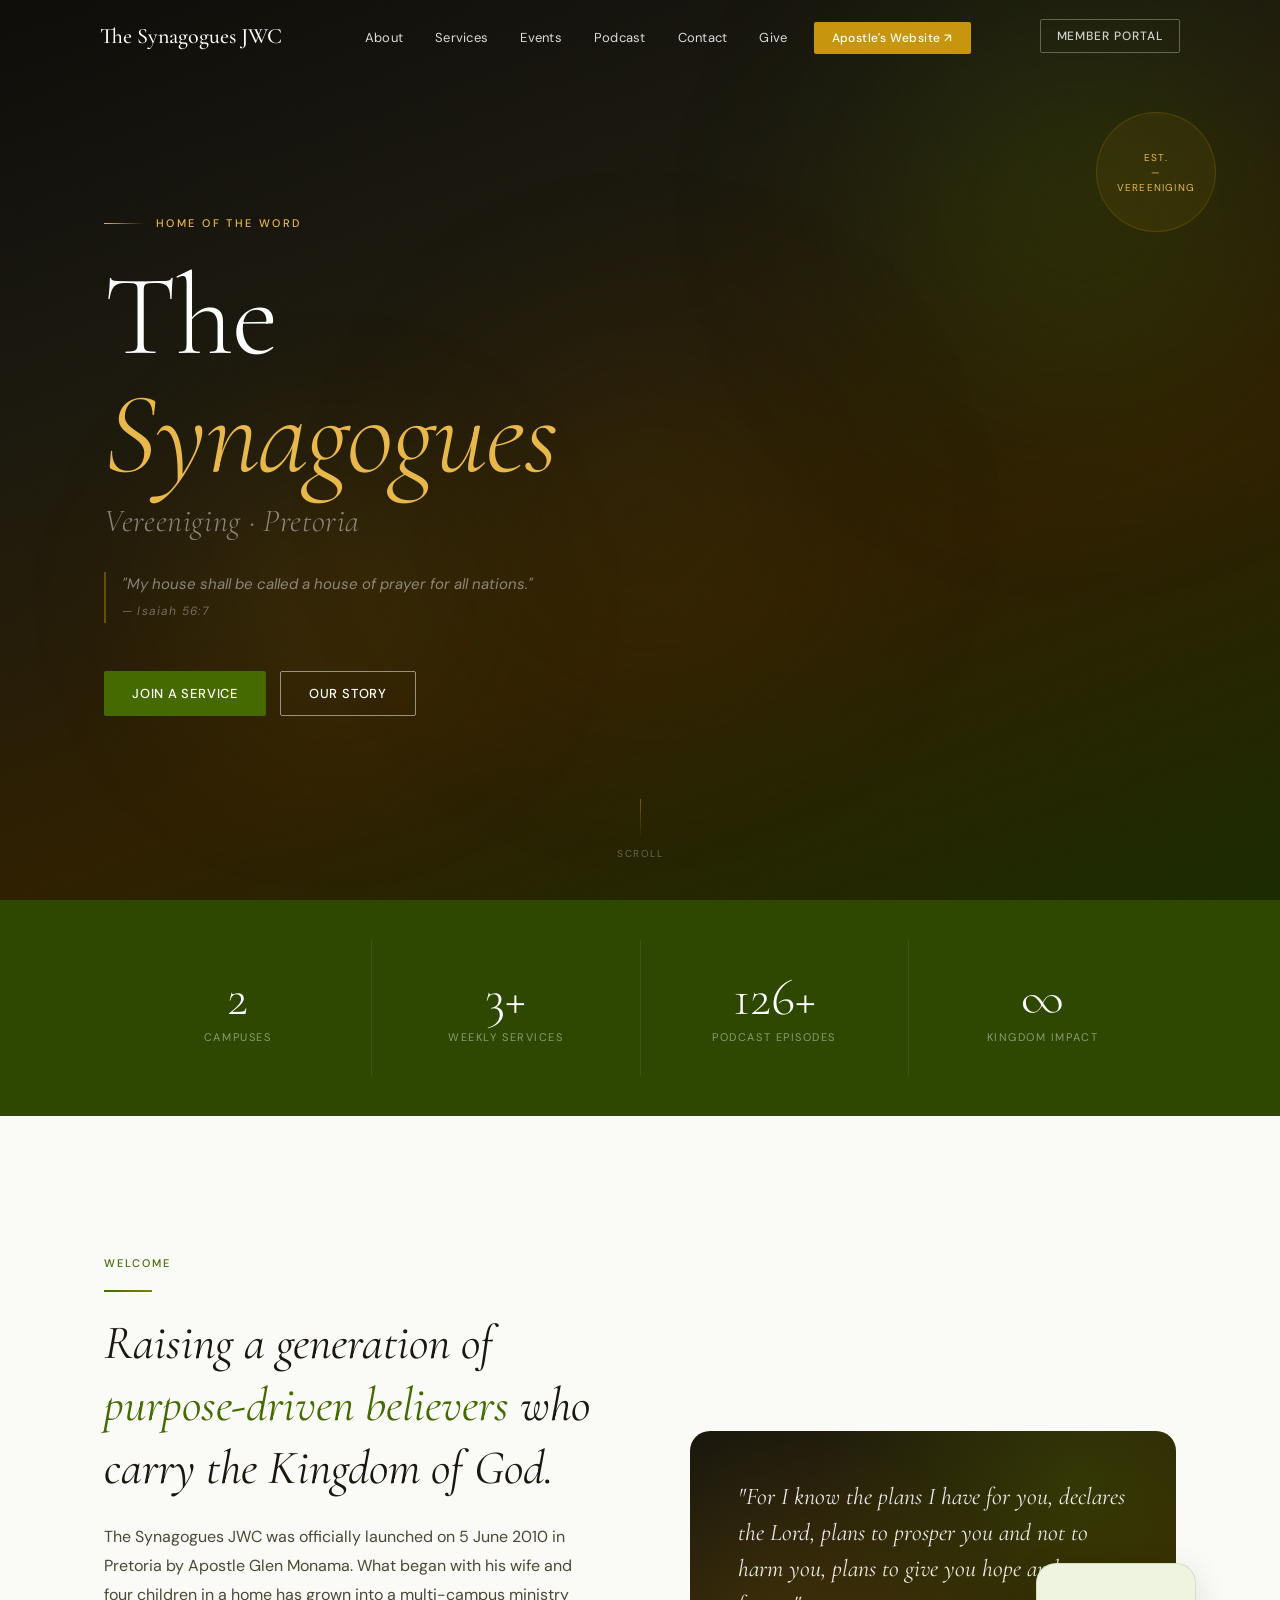
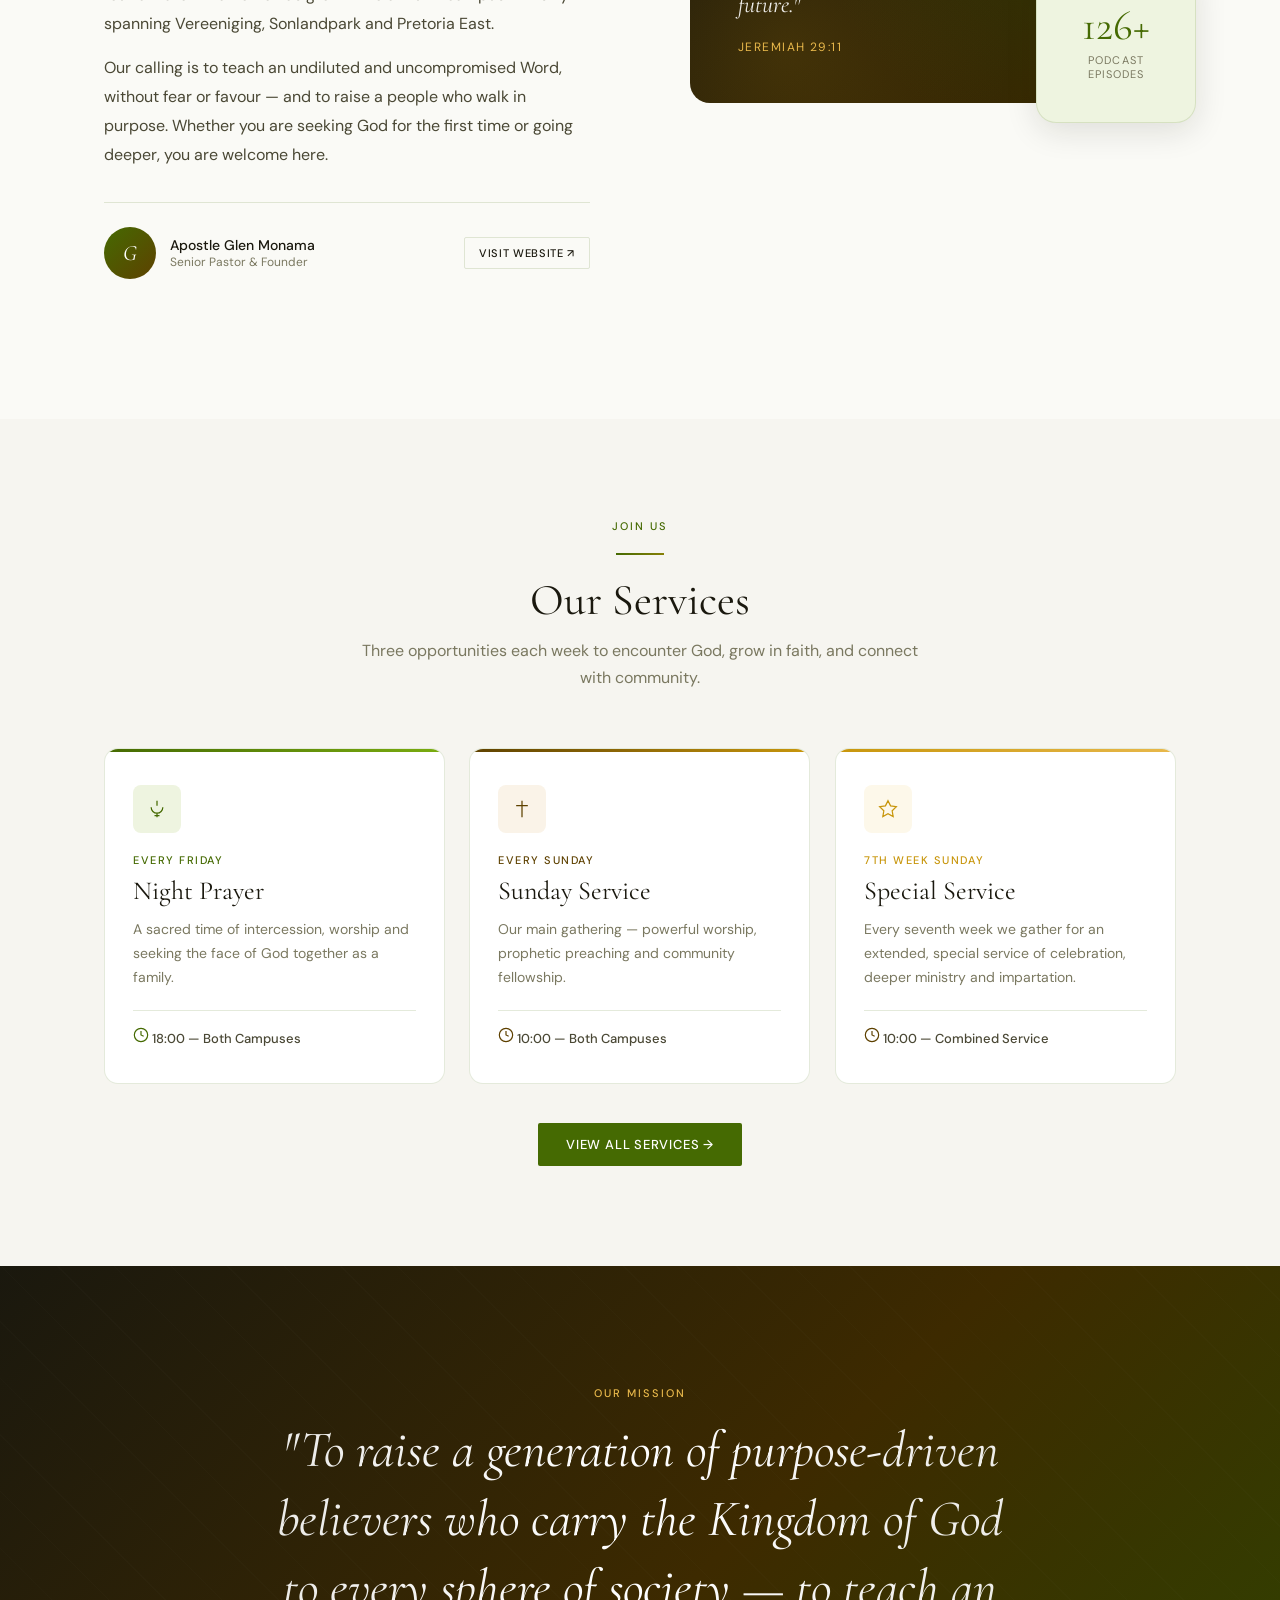
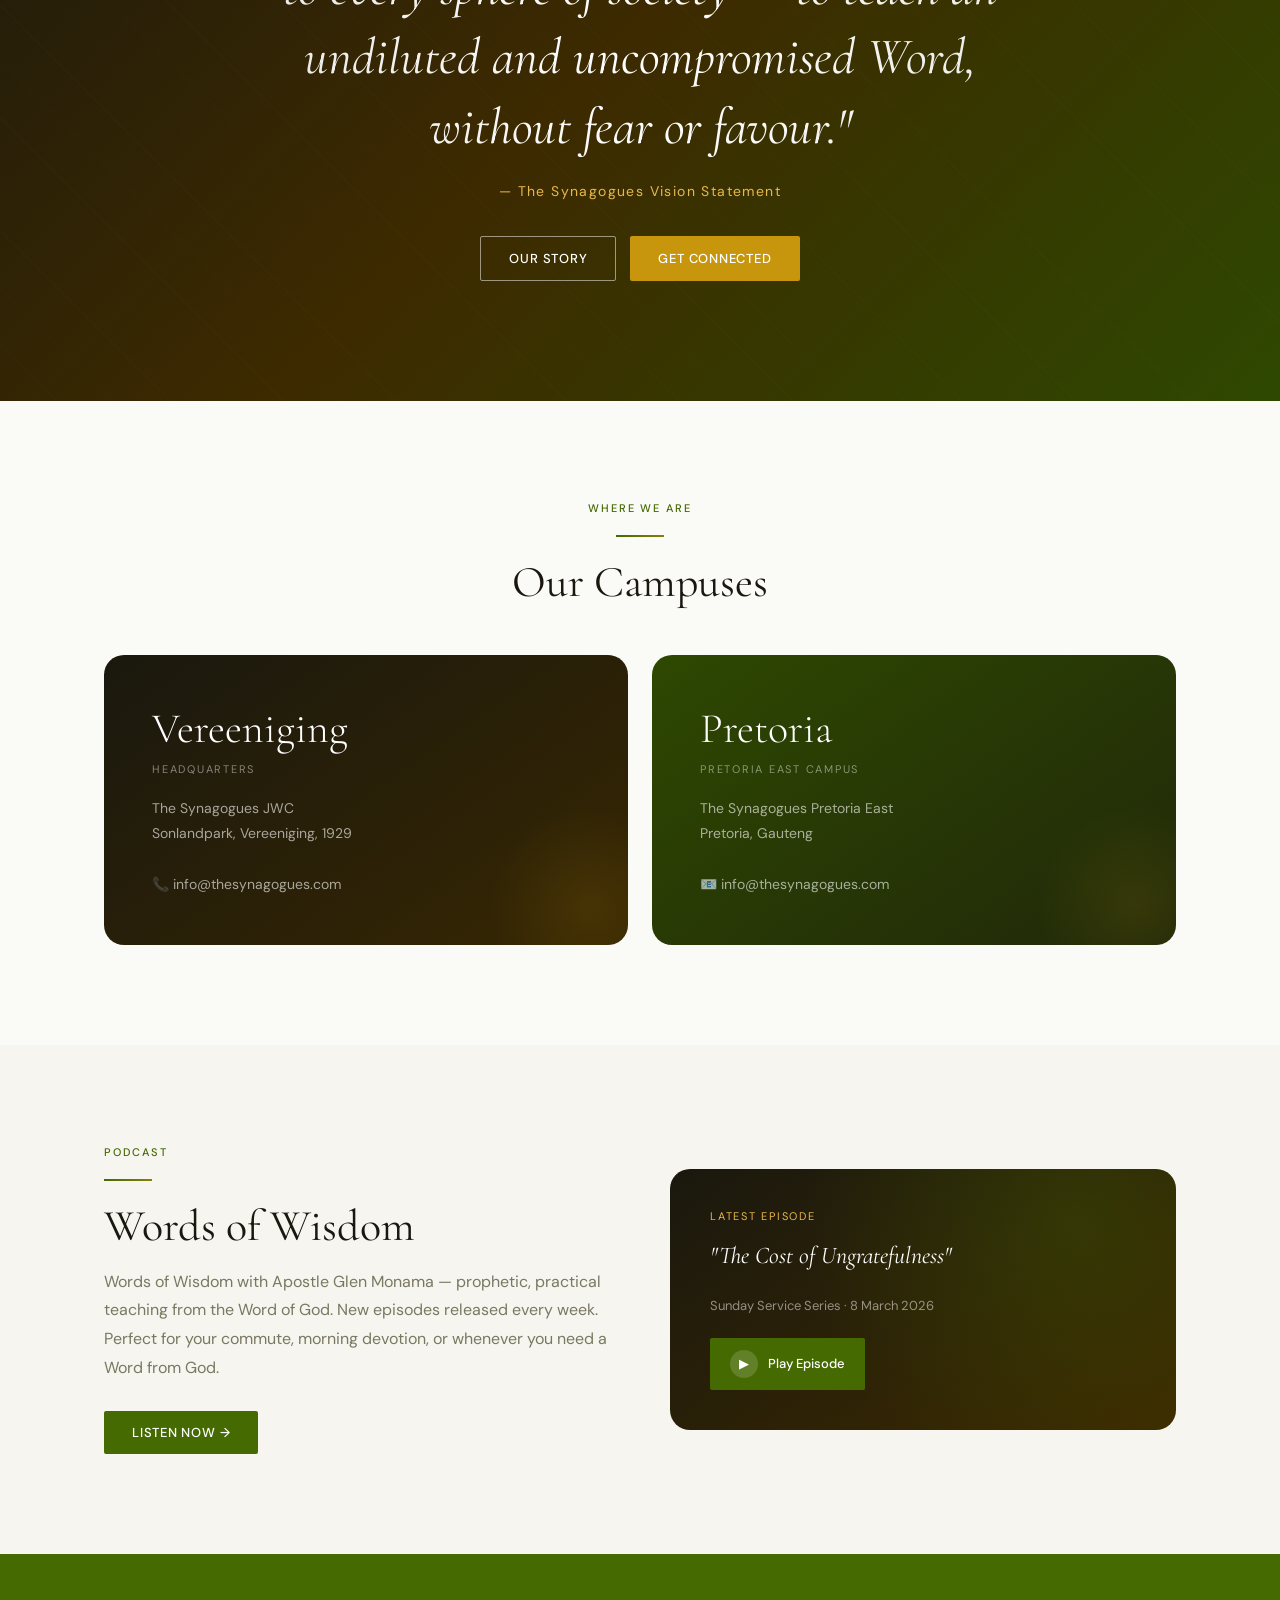
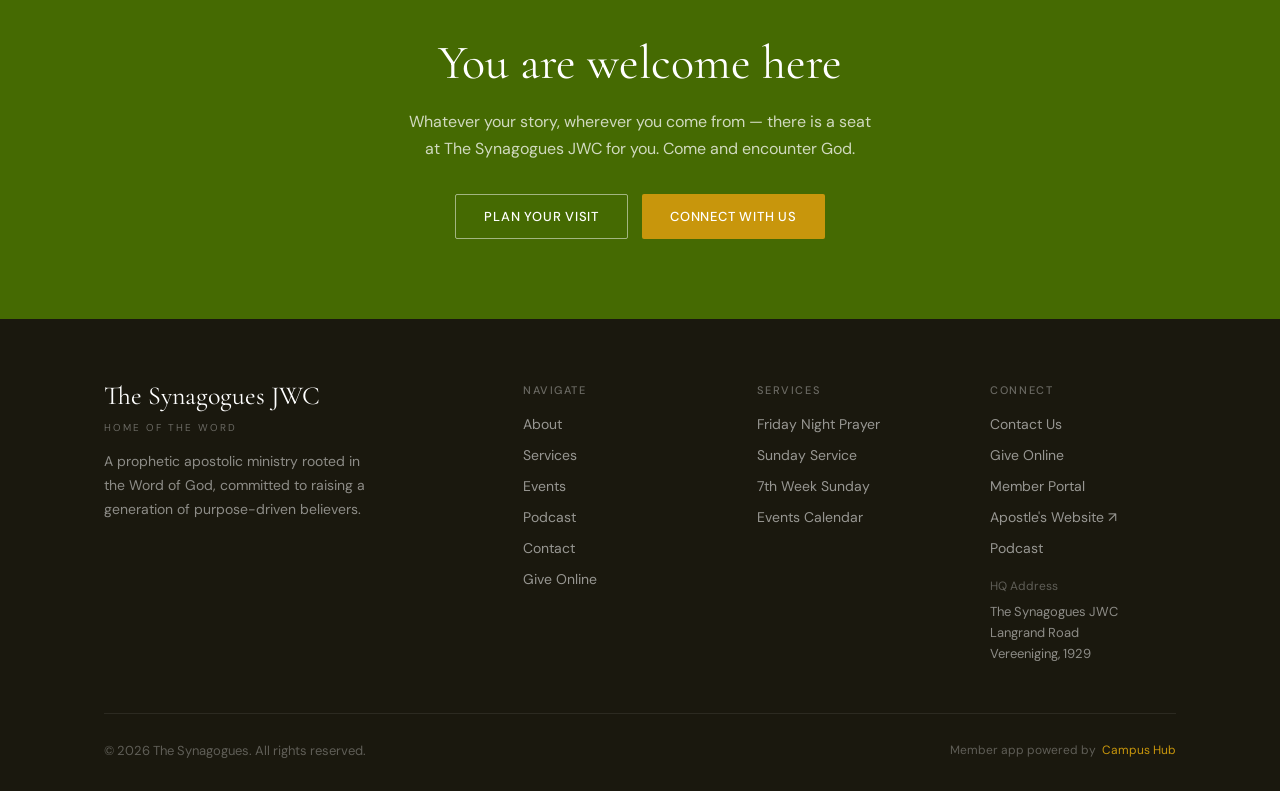
==== index.html @ 3036dbfb "Initial website" ====
<!DOCTYPE html>
<html lang="en">
<head>
  <meta charset="UTF-8"/>
  <meta name="viewport" content="width=device-width, initial-scale=1.0"/>
  <title>The Synagogues JWC — Home of the Word</title>
  <meta name="description" content="The Synagogues is a prophetic apostolic ministry in Vereeniging and Pretoria, committed to raising purpose-driven believers."/>
  <link rel="stylesheet" href="styles.css"/>
  <style>
    /* ── Hero ── */
    .hero__video {
      position: absolute; inset: 0;
      width: 100%; height: 100%;
      object-fit: cover; object-position: center 30%;
      filter: brightness(0.52) saturate(1.2);
      z-index: 0;
    }
    .hero {
      min-height: 100vh;
      position: relative;
      display: flex; align-items: center;
      overflow: hidden;
    }
    .hero__bg {
      position: absolute; inset: 0;
      background: linear-gradient(160deg,
        #0d0c08 0%,
        #1a180e 30%,
        #2e1f00 65%,
        #1a2a00 100%);
    }
    .hero__orbs {
      position: absolute; inset: 0; pointer-events: none;
    }
    .hero__orb {
      position: absolute; border-radius: 50%;
      filter: blur(80px);
    }
    .hero__orb--green {
      width: 600px; height: 600px;
      background: radial-gradient(circle, rgba(69,106,2,0.3) 0%, transparent 70%);
      top: -100px; right: -100px;
      animation: drift1 12s ease-in-out infinite;
    }
    .hero__orb--gold {
      width: 400px; height: 400px;
      background: radial-gradient(circle, rgba(200,150,12,0.15) 0%, transparent 70%);
      bottom: 100px; left: 10%;
      animation: drift2 15s ease-in-out infinite;
    }
    .hero__orb--brown {
      width: 500px; height: 500px;
      background: radial-gradient(circle, rgba(94,65,0,0.25) 0%, transparent 70%);
      top: 30%; right: 30%;
      animation: drift3 18s ease-in-out infinite;
    }
    @keyframes drift1 { 0%,100%{transform:translate(0,0)} 50%{transform:translate(-40px,30px)} }
    @keyframes drift2 { 0%,100%{transform:translate(0,0)} 50%{transform:translate(30px,-20px)} }
    @keyframes drift3 { 0%,100%{transform:translate(0,0)} 50%{transform:translate(-20px,40px)} }

    .hero__grain {
      position: absolute; inset: 0;
      background-image: url("data:image/svg+xml,%3Csvg xmlns='http://www.w3.org/2000/svg' width='200' height='200'%3E%3Cfilter id='n'%3E%3CfeTurbulence type='fractalNoise' baseFrequency='0.75' numOctaves='4' stitchTiles='stitch'/%3E%3C/filter%3E%3Crect width='100%25' height='100%25' filter='url(%23n)' opacity='0.04'/%3E%3C/svg%3E");
      opacity: 0.4;
    }

    .hero__inner {
      position: relative;
      max-width: var(--max); margin: 0 auto;
      padding: calc(var(--nav-h) + 40px) clamp(20px,5vw,80px) 80px;
      width: 100%;
    }

    .hero__pre {
      display: flex; align-items: center; gap: 12px; margin-bottom: 28px;
    }
    .hero__pre-line {
      width: 40px; height: 1px;
      background: linear-gradient(90deg, var(--gold-light), transparent);
    }
    .hero__pre span {
      font-size: 11px; letter-spacing: 0.22em; text-transform: uppercase;
      color: var(--gold-light); font-weight: 500;
    }

    .hero__title {
      font-family: var(--font-display);
      font-size: clamp(56px, 9vw, 120px);
      font-weight: 300; color: white; line-height: 1.02;
      letter-spacing: -0.01em;
      margin-bottom: 8px;
    }
    .hero__title em {
      font-style: italic; color: var(--gold-light);
    }
    .hero__subtitle {
      font-family: var(--font-display);
      font-size: clamp(20px, 3vw, 32px);
      font-weight: 300; font-style: italic;
      color: rgba(255,255,255,0.45); margin-bottom: 32px;
      letter-spacing: 0.02em;
    }
    .hero__verse {
      font-size: 15px; color: rgba(255,255,255,0.45);
      font-style: italic; max-width: 440px; line-height: 1.7;
      margin-bottom: 48px; padding-left: 16px;
      border-left: 2px solid rgba(200,150,12,0.4);
    }
    .hero__ctas { display: flex; gap: 14px; flex-wrap: wrap; }

    .hero__scroll {
      position: absolute; bottom: 40px; left: 50%;
      transform: translateX(-50%);
      display: flex; flex-direction: column; align-items: center; gap: 8px;
      color: rgba(255,255,255,0.3); font-size: 10px; letter-spacing: 0.15em;
      text-transform: uppercase; animation: bounce 2s ease-in-out infinite;
    }
    .hero__scroll-line {
      width: 1px; height: 40px;
      background: linear-gradient(180deg, rgba(200,150,12,0.5), transparent);
    }
    @keyframes bounce {
      0%,100% { transform: translateX(-50%) translateY(0); }
      50%      { transform: translateX(-50%) translateY(6px); }
    }

    .hero__badge {
      position: absolute; top: calc(var(--nav-h) + 40px); right: clamp(20px,5vw,80px);
      width: 120px; height: 120px;
      background: rgba(200,150,12,0.08);
      border: 1px solid rgba(200,150,12,0.2);
      border-radius: 50%;
      display: flex; flex-direction: column;
      align-items: center; justify-content: center;
      text-align: center;
      animation: rotate 30s linear infinite;
    }
    .hero__badge-text {
      font-size: 10px; letter-spacing: 0.12em;
      text-transform: uppercase; color: var(--gold-light);
      line-height: 1.5;
    }
    @keyframes rotate { to { transform: rotate(360deg); } }

    /* ── Stats strip ── */
    .stats {
      background: var(--green-dark);
      padding: 40px 0;
    }
    .stats__grid {
      display: grid; grid-template-columns: repeat(4, 1fr);
      gap: 1px; background: rgba(255,255,255,0.08);
    }
    .stat {
      background: var(--green-dark); padding: 32px 24px;
      text-align: center;
    }
    .stat__num {
      font-family: var(--font-display); font-size: 52px;
      font-weight: 300; color: white; line-height: 1;
      margin-bottom: 6px;
    }
    .stat__label {
      font-size: 11px; letter-spacing: 0.14em; text-transform: uppercase;
      color: rgba(255,255,255,0.45);
    }

    /* ── Welcome ── */
    .welcome {
      padding: clamp(80px,12vw,140px) 0;
    }
    .welcome__grid {
      display: grid; grid-template-columns: 1fr 1fr;
      gap: clamp(48px, 8vw, 100px); align-items: center;
    }
    .welcome__quote {
      font-family: var(--font-display);
      font-size: clamp(28px, 4vw, 48px);
      font-weight: 400; font-style: italic;
      color: var(--text); line-height: 1.3;
      margin-bottom: 24px;
    }
    .welcome__quote span { color: var(--green); }
    .welcome__text {
      font-size: 16px; line-height: 1.8; color: var(--text-mid);
      margin-bottom: 16px;
    }
    .welcome__apostle {
      display: flex; align-items: center; gap: 14px;
      margin-top: 32px; padding-top: 24px;
      border-top: 1px solid var(--border);
    }
    .welcome__apostle-img {
      width: 52px; height: 52px; border-radius: 50%;
      background: linear-gradient(135deg, var(--green), var(--brown));
      display: flex; align-items: center; justify-content: center;
      font-family: var(--font-display); font-size: 22px; color: white; font-style: italic;
      flex-shrink: 0;
    }
    .welcome__apostle-name { font-weight: 500; font-size: 14px; }
    .welcome__apostle-title { font-size: 12px; color: var(--text-muted); }

    .welcome__visual {
      position: relative;
    }
    .welcome__card {
      background: linear-gradient(145deg, var(--text), var(--brown-dark));
      border-radius: var(--r-xl);
      padding: 48px;
      color: white;
      position: relative; overflow: hidden;
    }
    .welcome__card-pattern {
      position: absolute; inset: 0;
      background: radial-gradient(circle at 80% 20%, rgba(69,106,2,0.3) 0%, transparent 60%),
                  radial-gradient(circle at 20% 80%, rgba(200,150,12,0.15) 0%, transparent 50%);
    }
    .welcome__card-content { position: relative; }
    .welcome__card-verse {
      font-family: var(--font-display); font-size: 24px;
      font-style: italic; line-height: 1.5; color: rgba(255,255,255,0.9);
      margin-bottom: 16px;
    }
    .welcome__card-ref {
      font-size: 12px; letter-spacing: 0.12em; text-transform: uppercase;
      color: var(--gold-light);
    }
    .welcome__float {
      position: absolute; bottom: -20px; right: -20px;
      width: 160px; height: 160px;
      background: var(--green-pale);
      border-radius: var(--r-xl);
      display: flex; flex-direction: column;
      align-items: center; justify-content: center;
      text-align: center; padding: 24px;
      box-shadow: 0 8px 32px rgba(26,24,14,0.12);
      border: 1px solid var(--border);
    }
    .welcome__float-num {
      font-family: var(--font-display); font-size: 42px;
      color: var(--green); line-height: 1;
    }
    .welcome__float-label {
      font-size: 11px; color: var(--text-muted);
      text-transform: uppercase; letter-spacing: 0.1em; margin-top: 6px;
    }

    /* ── Services preview ── */
    .services-preview {
      background: var(--surface); padding: clamp(60px,10vw,100px) 0;
    }
    .services-preview__header {
      text-align: center; max-width: 560px; margin: 0 auto 56px;
    }
    .services-grid {
      display: grid; grid-template-columns: repeat(3, 1fr); gap: 24px;
    }
    .service-card {
      background: white; border-radius: var(--r-lg);
      border: 1px solid var(--border);
      padding: 36px 28px;
      position: relative; overflow: hidden;
      transition: all 0.25s;
    }
    .service-card:hover { transform: translateY(-4px); box-shadow: 0 12px 40px rgba(26,24,14,0.1); }
    .service-card__accent {
      position: absolute; top: 0; left: 0; right: 0;
      height: 3px;
    }
    .service-card__icon {
      width: 48px; height: 48px; border-radius: var(--r-md);
      display: flex; align-items: center; justify-content: center;
      margin-bottom: 20px; font-size: 22px;
    }
    .service-card__day {
      font-size: 11px; letter-spacing: 0.14em; text-transform: uppercase;
      font-weight: 500; margin-bottom: 8px;
    }
    .service-card__name {
      font-family: var(--font-display); font-size: 26px;
      font-weight: 400; margin-bottom: 12px; line-height: 1.2;
    }
    .service-card__desc { font-size: 14px; color: var(--text-muted); line-height: 1.7; }
    .service-card__time {
      margin-top: 20px; padding-top: 16px; border-top: 1px solid var(--border);
      font-size: 13px; color: var(--text-mid); font-weight: 500;
    }

    /* ── Mission strip ── */
    .mission {
      background: linear-gradient(135deg, var(--text) 0%, var(--brown-dark) 50%, var(--green-dark) 100%);
      padding: clamp(80px,12vw,120px) 0;
      text-align: center; position: relative; overflow: hidden;
    }
    .mission__pattern {
      position: absolute; inset: 0;
      background: repeating-linear-gradient(
        45deg,
        rgba(255,255,255,0.01) 0px, rgba(255,255,255,0.01) 1px,
        transparent 1px, transparent 40px
      );
    }
    .mission__content { position: relative; max-width: 760px; margin: 0 auto; }
    .mission__verse {
      font-family: var(--font-display);
      font-size: clamp(26px, 4vw, 52px);
      font-style: italic; font-weight: 400;
      color: white; line-height: 1.35;
      margin-bottom: 20px;
    }
    .mission__ref { color: var(--gold-light); font-size: 14px; letter-spacing: 0.1em; }

    /* ── Campuses ── */
    .campuses { padding: clamp(60px,10vw,100px) 0; }
    .campuses__header { text-align: center; margin-bottom: 48px; }
    .campuses__grid { display: grid; grid-template-columns: 1fr 1fr; gap: 24px; }
    .campus-card {
      background: linear-gradient(145deg, var(--text), var(--brown-dark) 120%);
      border-radius: var(--r-xl); padding: 48px;
      color: white; position: relative; overflow: hidden;
      transition: transform 0.25s;
    }
    .campus-card:hover { transform: translateY(-3px); }
    .campus-card--green {
      background: linear-gradient(145deg, var(--green-dark), var(--text) 150%);
    }
    .campus-card__city {
      font-family: var(--font-display); font-size: 42px;
      font-weight: 300; margin-bottom: 8px;
    }
    .campus-card__name { font-size: 11px; letter-spacing: 0.16em; text-transform: uppercase; color: rgba(255,255,255,0.45); margin-bottom: 20px; }
    .campus-card__detail { font-size: 14px; color: rgba(255,255,255,0.6); line-height: 1.8; }
    .campus-card__glow {
      position: absolute; bottom: -60px; right: -60px;
      width: 200px; height: 200px; border-radius: 50%;
      background: radial-gradient(circle, rgba(200,150,12,0.12) 0%, transparent 70%);
    }

    /* Responsive */
    @media (max-width:900px) {
      .welcome__grid { grid-template-columns: 1fr; }
      .welcome__float { display: none; }
      .services-grid { grid-template-columns: 1fr; }
      .campuses__grid { grid-template-columns: 1fr; }
      .stats__grid { grid-template-columns: 1fr 1fr; }
      .hero__badge { display: none; }
    }
    @media (max-width:600px) {
      .hero__ctas { flex-direction: column; }
      .hero__ctas .btn { text-align: center; justify-content: center; }
      .stats__grid { grid-template-columns: 1fr 1fr; }
    }
  </style>
</head>
<body>

<div id="nav-placeholder"></div>

<!-- ── HERO ───────────────────────────────────────────────────────────────── -->
<section class="hero">
  <!-- Tree video background -->
  <video class="hero__video"
    src="https://videos.pexels.com/video-files/856973/856973-uhd_2560_1440_25fps.mp4"
    autoplay loop muted playsinline
    poster="https://images.pexels.com/videos/856973/free-video-856973.jpg?auto=compress&cs=tinysrgb&fit=crop&h=630&w=1200">
  </video>
  <div class="hero__bg"></div>
  <div class="hero__orbs">
    <div class="hero__orb hero__orb--green"></div>
    <div class="hero__orb hero__orb--gold"></div>
    <div class="hero__orb hero__orb--brown"></div>
  </div>
  <div class="hero__grain"></div>

  <div class="hero__inner">
    <div class="hero__pre anim-up">
      <div class="hero__pre-line"></div>
      <span>Home of the Word</span>
    </div>

    <h1 class="hero__title anim-up-2">
      The<br><em>Synagogues</em>
    </h1>
    <p class="hero__subtitle anim-up-3">Vereeniging · Pretoria</p>

    <p class="hero__verse anim-up-3">
      "My house shall be called a house of prayer for all nations."<br>
      <span style="font-size:12px;letter-spacing:0.1em;color:rgba(255,255,255,0.35)">— Isaiah 56:7</span>
    </p>

    <div class="hero__ctas anim-up-4">
      <a href="services.html" class="btn btn--primary">Join a Service</a>
      <a href="about.html" class="btn btn--outline">Our Story</a>
    </div>
  </div>

  <div class="hero__badge">
    <span class="hero__badge-text">Est.<br>—<br>Vereeniging</span>
  </div>

  <div class="hero__scroll">
    <div class="hero__scroll-line"></div>
    <span>Scroll</span>
  </div>
</section>

<!-- ── STATS ──────────────────────────────────────────────────────────────── -->
<div class="stats">
  <div class="container">
    <div class="stats__grid stagger">
      <div class="stat">
        <div class="stat__num">2</div>
        <div class="stat__label">Campuses</div>
      </div>
      <div class="stat">
        <div class="stat__num">3+</div>
        <div class="stat__label">Weekly Services</div>
      </div>
      <div class="stat">
        <div class="stat__num">126+</div>
        <div class="stat__label">Podcast Episodes</div>
      </div>
      <div class="stat">
        <div class="stat__num">∞</div>
        <div class="stat__label">Kingdom Impact</div>
      </div>
    </div>
  </div>
</div>

<!-- ── WELCOME ─────────────────────────────────────────────────────────────── -->
<section class="welcome">
  <div class="container">
    <div class="welcome__grid">
      <div class="reveal">
        <p class="eyebrow">Welcome</p>
        <div class="divider"></div>
        <h2 class="welcome__quote">
          Raising a generation of <span>purpose-driven believers</span> who carry the Kingdom of God.
        </h2>
        <p class="welcome__text">
          The Synagogues JWC was officially launched on 5 June 2010 in Pretoria by Apostle Glen Monama. What began with his wife and four children in a home has grown into a multi-campus ministry spanning Vereeniging, Sonlandpark and Pretoria East.
        </p>
        <p class="welcome__text">
          Our calling is to teach an undiluted and uncompromised Word, without fear or favour — and to raise a people who walk in purpose. Whether you are seeking God for the first time or going deeper, you are welcome here.
        </p>
        <div class="welcome__apostle">
          <div class="welcome__apostle-img">G</div>
          <div>
            <p class="welcome__apostle-name">Apostle Glen Monama</p>
            <p class="welcome__apostle-title">Senior Pastor & Founder</p>
          </div>
          <a href="https://apostleglenmonama.com" target="_blank" rel="noopener"
             class="btn btn--outline-dark" style="margin-left:auto;font-size:11px;padding:8px 14px">
            Visit Website ↗
          </a>
        </div>
      </div>
      <div class="welcome__visual reveal">
        <div class="welcome__card">
          <div class="welcome__card-pattern"></div>
          <div class="welcome__card-content">
            <p class="welcome__card-verse">
              "For I know the plans I have for you, declares the Lord, plans to prosper you and not to harm you, plans to give you hope and a future."
            </p>
            <p class="welcome__card-ref">Jeremiah 29:11</p>
          </div>
        </div>
        <div class="welcome__float">
          <div class="welcome__float-num">126+</div>
          <div class="welcome__float-label">Podcast Episodes</div>
        </div>
      </div>
    </div>
  </div>
</section>

<!-- ── SERVICES PREVIEW ────────────────────────────────────────────────────── -->
<section class="services-preview">
  <div class="container">
    <div class="services-preview__header reveal">
      <p class="eyebrow">Join Us</p>
      <div class="divider divider--center"></div>
      <h2 class="display display-sm" style="margin-bottom:12px">Our Services</h2>
      <p style="color:var(--text-muted);font-size:16px;line-height:1.7">
        Three opportunities each week to encounter God, grow in faith, and connect with community.
      </p>
    </div>
    <div class="services-grid stagger">
      <div class="service-card">
        <div class="service-card__accent" style="background:linear-gradient(90deg,var(--green),var(--green-light))"></div>
        <div class="service-card__icon" style="background:var(--green-pale);color:var(--green)"><svg width="20" height="20" viewBox="0 0 24 24" fill="none" stroke="currentColor" stroke-width="1.5"><line x1="12" y1="2" x2="12" y2="8"/><path d="M5 10a7 7 0 0 0 14 0"/><line x1="12" y1="17" x2="12" y2="22"/><line x1="9" y1="20" x2="15" y2="20"/></svg></div>
        <p class="service-card__day" style="color:var(--green)">Every Friday</p>
        <h3 class="service-card__name">Night Prayer</h3>
        <p class="service-card__desc">A sacred time of intercession, worship and seeking the face of God together as a family.</p>
        <p class="service-card__time"><svg width="16" height="16" viewBox="0 0 24 24" fill="none" stroke="var(--green)" stroke-width="1.8"><circle cx="12" cy="12" r="10"/><polyline points="12 6 12 12 16 14"/></svg> 18:00 — Both Campuses</p>
      </div>
      <div class="service-card">
        <div class="service-card__accent" style="background:linear-gradient(90deg,var(--brown),var(--gold))"></div>
        <div class="service-card__icon" style="background:#faf3e8;color:var(--brown)"><svg width="20" height="20" viewBox="0 0 24 24" fill="none" stroke="currentColor" stroke-width="1.5"><line x1="12" y1="2" x2="12" y2="22"/><line x1="5" y1="8" x2="19" y2="8"/></svg></div>
        <p class="service-card__day" style="color:var(--brown)">Every Sunday</p>
        <h3 class="service-card__name">Sunday Service</h3>
        <p class="service-card__desc">Our main gathering — powerful worship, prophetic preaching and community fellowship.</p>
        <p class="service-card__time"><svg width="16" height="16" viewBox="0 0 24 24" fill="none" stroke="var(--brown)" stroke-width="1.8"><circle cx="12" cy="12" r="10"/><polyline points="12 6 12 12 16 14"/></svg> 10:00 — Both Campuses</p>
      </div>
      <div class="service-card">
        <div class="service-card__accent" style="background:linear-gradient(90deg,var(--gold),var(--gold-light))"></div>
        <div class="service-card__icon" style="background:#fdf8ea;color:var(--gold)"><svg width="20" height="20" viewBox="0 0 24 24" fill="none" stroke="currentColor" stroke-width="1.5"><polygon points="12 2 15.09 8.26 22 9.27 17 14.14 18.18 21.02 12 17.77 5.82 21.02 7 14.14 2 9.27 8.91 8.26 12 2"/></svg></div>
        <p class="service-card__day" style="color:var(--gold)">7th Week Sunday</p>
        <h3 class="service-card__name">Special Service</h3>
        <p class="service-card__desc">Every seventh week we gather for an extended, special service of celebration, deeper ministry and impartation.</p>
        <p class="service-card__time"><svg width="16" height="16" viewBox="0 0 24 24" fill="none" stroke="var(--brown)" stroke-width="1.8"><circle cx="12" cy="12" r="10"/><polyline points="12 6 12 12 16 14"/></svg> 10:00 — Combined Service</p>
      </div>
    </div>
    <div style="text-align:center;margin-top:40px">
      <a href="services.html" class="btn btn--primary">View All Services →</a>
    </div>
  </div>
</section>

<!-- ── MISSION STRIP ───────────────────────────────────────────────────────── -->
<section class="mission">
  <div class="mission__pattern"></div>
  <div class="container">
    <div class="mission__content reveal">
      <p class="eyebrow" style="color:var(--gold-light);margin-bottom:16px">Our Mission</p>
      <p class="mission__verse">
        "To raise a generation of purpose-driven believers who carry the Kingdom of God to every sphere of society — to teach an undiluted and uncompromised Word, without fear or favour."
      </p>
      <p class="mission__ref">— The Synagogues Vision Statement</p>
      <div style="margin-top:36px;display:flex;gap:14px;justify-content:center;flex-wrap:wrap">
        <a href="about.html" class="btn btn--outline">Our Story</a>
        <a href="contact.html" class="btn btn--gold">Get Connected</a>
      </div>
    </div>
  </div>
</section>

<!-- ── CAMPUSES ────────────────────────────────────────────────────────────── -->
<section class="campuses">
  <div class="container">
    <div class="campuses__header reveal">
      <p class="eyebrow">Where We Are</p>
      <div class="divider divider--center"></div>
      <h2 class="display display-sm">Our Campuses</h2>
    </div>
    <div class="campuses__grid stagger">
      <div class="campus-card">
        <div class="campus-card__city">Vereeniging</div>
        <p class="campus-card__name">Headquarters</p>
        <p class="campus-card__detail">
          The Synagogues JWC<br>
          Sonlandpark, Vereeniging, 1929<br><br>
          📞 info@thesynagogues.com
        </p>
        <div class="campus-card__glow"></div>
      </div>
      <div class="campus-card campus-card--green">
        <div class="campus-card__city">Pretoria</div>
        <p class="campus-card__name">Pretoria East Campus</p>
        <p class="campus-card__detail">
          The Synagogues Pretoria East<br>
          Pretoria, Gauteng<br><br>
          📧 info@thesynagogues.com
        </p>
        <div class="campus-card__glow"></div>
      </div>
    </div>
  </div>
</section>

<!-- ── PODCAST TEASER ──────────────────────────────────────────────────────── -->
<section style="background:var(--surface);padding:clamp(60px,8vw,100px) 0">
  <div class="container">
    <div style="display:grid;grid-template-columns:1fr 1fr;gap:60px;align-items:center" class="reveal">
      <div>
        <p class="eyebrow">Podcast</p>
        <div class="divider"></div>
        <h2 class="display display-sm" style="margin-bottom:16px">Words of Wisdom</h2>
        <p style="font-size:16px;color:var(--text-muted);line-height:1.8;margin-bottom:28px">
          Words of Wisdom with Apostle Glen Monama — prophetic, practical teaching from the Word of God. New episodes released every week. Perfect for your commute, morning devotion, or whenever you need a Word from God.
        </p>
        <a href="podcast.html" class="btn btn--primary">Listen Now →</a>
      </div>
      <div style="background:linear-gradient(145deg,var(--text),var(--brown-dark));border-radius:var(--r-xl);padding:40px;color:white;position:relative;overflow:hidden">
        <div style="position:absolute;inset:0;background:radial-gradient(circle at 80% 20%,rgba(69,106,2,0.3) 0%,transparent 60%)"></div>
        <div style="position:relative">
          <p style="font-size:11px;letter-spacing:0.16em;text-transform:uppercase;color:var(--gold-light);margin-bottom:16px">Latest Episode</p>
          <p style="font-family:var(--font-display);font-size:24px;font-style:italic;color:white;line-height:1.4;margin-bottom:24px">"The Cost of Ungratefulness"</p>
          <p style="font-size:13px;color:rgba(255,255,255,0.5);margin-bottom:24px">Sunday Service Series · 8 March 2026</p>
          <a href="podcast.html" style="display:inline-flex;align-items:center;gap:10px;background:var(--green);color:white;padding:12px 20px;border-radius:2px;font-size:13px;font-weight:500">
            <span style="width:28px;height:28px;background:rgba(255,255,255,0.15);border-radius:50%;display:flex;align-items:center;justify-content:center">&#9654;</span>
            Play Episode
          </a>
        </div>
      </div>
    </div>
  </div>
</section>

<!-- ── CTA STRIP ───────────────────────────────────────────────────────────── -->
<section class="section--green" style="padding:clamp(60px,8vw,80px) 0;text-align:center">
  <div class="container reveal">
    <p style="font-family:var(--font-display);font-size:clamp(28px,4vw,48px);font-weight:400;margin-bottom:16px">
      You are welcome here
    </p>
    <p style="font-size:16px;color:rgba(255,255,255,0.75);margin-bottom:32px;max-width:480px;margin-left:auto;margin-right:auto;line-height:1.7">
      Whatever your story, wherever you come from — there is a seat at The Synagogues JWC for you. Come and encounter God.
    </p>
    <div style="display:flex;gap:14px;justify-content:center;flex-wrap:wrap">
      <a href="services.html" class="btn btn--outline">Plan Your Visit</a>
      <a href="contact.html" class="btn btn--gold">Connect With Us</a>
    </div>
  </div>
</section>

<div id="footer-placeholder"></div>

<script src="layout.js"></script>
<script src="nav.js"></script>
</body>
</html>
---- styles.css ----
@import url('https://fonts.googleapis.com/css2?family=Cormorant+Garamond:ital,wght@0,300;0,400;0,500;0,600;1,300;1,400;1,600&family=DM+Sans:ital,opsz,wght@0,9..40,300;0,9..40,400;0,9..40,500;1,9..40,300&display=swap');

/* ─── Tokens ──────────────────────────────────────────────────────────────── */
:root {
  --green:        #456a02;
  --green-dark:   #2e4801;
  --green-light:  #7aac10;
  --green-pale:   #eef4e0;
  --brown:        #5e4100;
  --brown-dark:   #3d2a00;
  --brown-mid:    #7a5500;
  --gold:         #c8960c;
  --gold-light:   #e8b84b;
  --off-white:    #fafaf6;
  --surface:      #f6f5f0;
  --text:         #1a180e;
  --text-mid:     #4a4835;
  --text-muted:   #7a7860;
  --border:       rgba(69,106,2,0.14);

  --font-display: 'Cormorant Garamond', Georgia, serif;
  --font-body:    'DM Sans', system-ui, sans-serif;

  --nav-h: 72px;
  --max:   1200px;
  --r-md:  8px;
  --r-lg:  14px;
  --r-xl:  20px;
}

/* ─── Reset ───────────────────────────────────────────────────────────────── */
*, *::before, *::after { box-sizing: border-box; margin: 0; padding: 0; }
html { font-size: 16px; scroll-behavior: smooth; }
body { font-family: var(--font-body); color: var(--text); background: var(--off-white); overflow-x: hidden; }
a { color: inherit; text-decoration: none; }
img { display: block; max-width: 100%; }

/* ─── Typography ──────────────────────────────────────────────────────────── */
.display { font-family: var(--font-display); font-weight: 400; line-height: 1.15; }
.display-lg  { font-size: clamp(48px, 7vw, 96px); }
.display-md  { font-size: clamp(36px, 5vw, 64px); }
.display-sm  { font-size: clamp(28px, 4vw, 44px); }
.eyebrow {
  font-size: 11px; font-weight: 500; letter-spacing: 0.18em;
  text-transform: uppercase; color: var(--green); font-family: var(--font-body);
}

/* ─── Utility ─────────────────────────────────────────────────────────────── */
.container { max-width: var(--max); margin: 0 auto; padding: 0 clamp(20px, 5vw, 80px); }
.section    { padding: clamp(60px, 10vw, 120px) 0; }
.section--dark { background: var(--text); color: var(--off-white); }
.section--green { background: var(--green); color: white; }
.section--surface { background: var(--surface); }
.section--brown { background: var(--brown); color: white; }

.btn {
  display: inline-flex; align-items: center; gap: 8px;
  padding: 13px 28px; border-radius: 2px;
  font-family: var(--font-body); font-size: 13px; font-weight: 500;
  letter-spacing: 0.06em; text-transform: uppercase;
  cursor: pointer; border: none; transition: all 0.2s;
  white-space: nowrap;
}
.btn--primary   { background: var(--green);  color: white; }
.btn--primary:hover  { background: var(--green-dark); transform: translateY(-1px); }
.btn--outline   { background: transparent; color: white; border: 1px solid rgba(255,255,255,0.5); }
.btn--outline:hover  { background: rgba(255,255,255,0.1); border-color: white; }
.btn--outline-dark { background: transparent; color: var(--text); border: 1px solid var(--border); }
.btn--outline-dark:hover { background: var(--green-pale); border-color: var(--green); color: var(--green); }
.btn--gold { background: var(--gold); color: white; }
.btn--gold:hover { background: var(--brown-mid); }

.divider {
  width: 48px; height: 2px;
  background: linear-gradient(90deg, var(--green), var(--gold));
  margin: 20px 0;
}
.divider--center { margin: 20px auto; }
.divider--white { background: rgba(255,255,255,0.4); }

/* ─── NAV ─────────────────────────────────────────────────────────────────── */
.nav {
  position: fixed; top: 0; left: 0; right: 0;
  height: var(--nav-h);
  z-index: 500;
  transition: background 0.3s, box-shadow 0.3s;
}
.nav.scrolled {
  background: rgba(250,250,246,0.96);
  backdrop-filter: blur(12px);
  box-shadow: 0 1px 0 var(--border), 0 4px 24px rgba(26,24,14,0.06);
}
.nav__inner {
  max-width: var(--max); margin: 0 auto;
  padding: 0 clamp(20px, 5vw, 60px);
  height: 100%;
  display: flex; align-items: center; justify-content: space-between;
}
.nav__logo {
  display: flex; flex-direction: column; line-height: 1;
}
.nav__logo-name {
  font-family: var(--font-display); font-size: 22px; font-weight: 500;
  color: white; transition: color 0.3s;
}
.nav.scrolled .nav__logo-name { color: var(--brown); }
.nav__logo-sub {
  font-size: 9px; letter-spacing: 0.22em; text-transform: uppercase;
  color: rgba(255,255,255,0.6); margin-top: 2px; transition: color 0.3s;
}
.nav.scrolled .nav__logo-sub { color: var(--text-muted); }

.nav__links {
  display: flex; align-items: center; gap: 4px;
  list-style: none;
}
.nav__links a {
  padding: 8px 14px; font-size: 13px; font-weight: 400;
  color: rgba(255,255,255,0.85); border-radius: 2px;
  transition: all 0.15s; letter-spacing: 0.02em;
}
.nav.scrolled .nav__links a { color: var(--text-mid); }
.nav__links a:hover, .nav__links a.active {
  color: white; background: rgba(255,255,255,0.12);
}
.nav.scrolled .nav__links a:hover, .nav.scrolled .nav__links a.active {
  color: var(--green); background: var(--green-pale);
}
.nav__links .nav__apostle {
  margin-left: 8px;
  padding: 8px 18px;
  background: var(--gold);
  color: white !important;
  border-radius: 2px;
  font-weight: 500;
  font-size: 12px;
  letter-spacing: 0.04em;
}
.nav__links .nav__apostle:hover {
  background: var(--brown-mid) !important;
  color: white !important;
}
.nav.scrolled .nav__links .nav__apostle { color: white !important; }

.nav__cta {
  display: flex; align-items: center; gap: 10px;
}
.nav__cta a {
  font-size: 12px; font-weight: 500; letter-spacing: 0.08em;
  text-transform: uppercase; color: rgba(255,255,255,0.8);
  padding: 8px 16px; border: 1px solid rgba(255,255,255,0.3);
  border-radius: 2px; transition: all 0.15s;
}
.nav.scrolled .nav__cta a { color: var(--text-mid); border-color: var(--border); }
.nav__cta a:hover { background: rgba(255,255,255,0.1); color: white; }
.nav.scrolled .nav__cta a:hover { background: var(--green-pale); color: var(--green); border-color: var(--green); }

.nav__burger {
  display: none;
  flex-direction: column; gap: 5px;
  background: none; border: none; cursor: pointer; padding: 6px;
}
.nav__burger span {
  display: block; width: 24px; height: 2px;
  background: white; transition: all 0.25s;
  border-radius: 2px;
}
.nav.scrolled .nav__burger span { background: var(--text); }

/* Mobile nav */
.nav__mobile {
  display: none;
  position: fixed; top: var(--nav-h); left: 0; right: 0;
  background: rgba(250,250,246,0.98); backdrop-filter: blur(16px);
  padding: 16px 24px 28px;
  border-top: 1px solid var(--border);
  box-shadow: 0 8px 32px rgba(26,24,14,0.1);
  z-index: 499;
  flex-direction: column; gap: 2px;
}
.nav__mobile.open { display: flex; }
.nav__mobile a {
  padding: 12px 16px; font-size: 15px; color: var(--text-mid);
  border-radius: var(--r-md); transition: all 0.15s;
}
.nav__mobile a:hover { background: var(--green-pale); color: var(--green); }
.nav__mobile .nav__apostle {
  margin-top: 8px; background: var(--gold);
  color: white !important; text-align: center;
  padding: 12px 16px; font-weight: 500;
}
.nav__mobile .nav__campushub {
  margin-top: 4px; background: var(--green);
  color: white !important; text-align: center;
  padding: 12px 16px; font-weight: 500;
}

/* ─── FOOTER ──────────────────────────────────────────────────────────────── */
.footer {
  background: var(--text);
  color: rgba(255,255,255,0.7);
  padding: 64px 0 32px;
}
.footer__grid {
  display: grid;
  grid-template-columns: 2fr 1fr 1fr 1fr;
  gap: 48px;
  margin-bottom: 48px;
}
.footer__brand-name {
  font-family: var(--font-display); font-size: 26px; font-weight: 400;
  color: white; line-height: 1; margin-bottom: 12px;
}
.footer__brand-sub {
  font-size: 10px; letter-spacing: 0.2em; text-transform: uppercase;
  color: rgba(255,255,255,0.35); margin-bottom: 16px;
}
.footer__brand-desc {
  font-size: 14px; line-height: 1.7; color: rgba(255,255,255,0.5);
  max-width: 280px;
}
.footer__heading {
  font-size: 11px; letter-spacing: 0.14em; text-transform: uppercase;
  color: rgba(255,255,255,0.35); font-weight: 500; margin-bottom: 16px;
}
.footer__links { list-style: none; display: flex; flex-direction: column; gap: 10px; }
.footer__links a { font-size: 14px; color: rgba(255,255,255,0.55); transition: color 0.15s; }
.footer__links a:hover { color: white; }
.footer__bottom {
  border-top: 1px solid rgba(255,255,255,0.08);
  padding-top: 28px;
  display: flex; justify-content: space-between; align-items: center;
  flex-wrap: wrap; gap: 12px;
}
.footer__copy { font-size: 13px; color: rgba(255,255,255,0.3); }
.footer__campushub {
  font-size: 12px; color: rgba(255,255,255,0.3);
  display: flex; align-items: center; gap: 6px;
}
.footer__campushub a { color: var(--gold); }
.footer__campushub a:hover { color: var(--gold-light); }

/* ─── CARDS ───────────────────────────────────────────────────────────────── */
.card {
  background: white; border-radius: var(--r-lg);
  border: 1px solid var(--border);
  box-shadow: 0 1px 4px rgba(26,24,14,0.05);
  overflow: hidden;
}
.card:hover { box-shadow: 0 8px 32px rgba(26,24,14,0.10); transform: translateY(-2px); transition: all 0.25s; }

/* ─── PAGE HERO (non-home) ────────────────────────────────────────────────── */
.page-hero {
  min-height: 380px;
  background: linear-gradient(160deg, var(--text) 0%, var(--brown-dark) 60%, var(--green-dark) 100%);
  display: flex; align-items: flex-end;
  padding: 80px clamp(20px,5vw,80px) 56px;
  position: relative; overflow: hidden;
}
.page-hero__pattern {
  position: absolute; inset: 0;
  background-image: radial-gradient(circle at 20% 50%, rgba(69,106,2,0.15) 0%, transparent 60%),
                    radial-gradient(circle at 80% 20%, rgba(200,150,12,0.08) 0%, transparent 50%);
}
.page-hero__content { position: relative; max-width: var(--max); width: 100%; margin: 0 auto; }
.page-hero__eyebrow {
  font-size: 11px; letter-spacing: 0.2em; text-transform: uppercase;
  color: var(--gold-light); font-weight: 500; margin-bottom: 12px;
}
.page-hero h1 {
  font-family: var(--font-display); font-size: clamp(40px,6vw,72px);
  font-weight: 400; color: white; line-height: 1.1; margin-bottom: 16px;
}
.page-hero p { font-size: 17px; color: rgba(255,255,255,0.65); max-width: 520px; line-height: 1.7; }

/* ─── ANIMATIONS ──────────────────────────────────────────────────────────── */
@keyframes fadeUp {
  from { opacity:0; transform:translateY(24px); }
  to   { opacity:1; transform:translateY(0); }
}
@keyframes fadeIn {
  from { opacity:0; } to { opacity:1; }
}
.anim-up   { animation: fadeUp 0.7s ease both; }
.anim-up-2 { animation: fadeUp 0.7s 0.15s ease both; }
.anim-up-3 { animation: fadeUp 0.7s 0.3s ease both; }
.anim-up-4 { animation: fadeUp 0.7s 0.45s ease both; }

/* Scroll reveal */
.reveal { opacity: 0; transform: translateY(28px); transition: opacity 0.65s ease, transform 0.65s ease; }
.reveal.visible { opacity: 1; transform: translateY(0); }

/* ─── RESPONSIVE ──────────────────────────────────────────────────────────── */
@media (max-width: 900px) {
  .nav__links, .nav__cta { display: none; }
  .nav__burger { display: flex; }
  .footer__grid { grid-template-columns: 1fr 1fr; gap: 32px; }
}
@media (max-width: 600px) {
  .footer__grid { grid-template-columns: 1fr; }
  .footer__bottom { flex-direction: column; text-align: center; }
}


/* ─── Enhanced Transitions & Effects ──────────────────────────── */

/* Page fade-in on load */
body { animation: pageFadeIn 0.4s ease forwards; }
@keyframes pageFadeIn { from { opacity: 0; } to { opacity: 1; } }

/* Stat counter glow on reveal */
.stat.visible .stat__num {
  animation: numReveal 0.8s cubic-bezier(0.22,1,0.36,1) forwards;
}
@keyframes numReveal {
  from { opacity:0; transform:translateY(16px); }
  to   { opacity:1; transform:translateY(0); }
}

/* Card hover lift with shadow */
.service-card {
  will-change: transform;
}
.service-card:hover {
  transform: translateY(-5px);
  box-shadow: 0 16px 48px rgba(26,24,14,0.12);
}

/* Campus card hover */
.campus-card { will-change: transform; }

/* Welcome visual float shadow on hover */
.welcome__card { transition: box-shadow 0.3s; }
.welcome__card:hover { box-shadow: 0 24px 64px rgba(26,24,14,0.2); }

/* Button micro-interaction */
.btn--primary  { transition: background 0.15s, transform 0.12s, box-shadow 0.15s; }
.btn--primary:hover  { transform: translateY(-2px); box-shadow: 0 6px 20px rgba(69,106,2,0.3); }
.btn--primary:active { transform: translateY(0); }
.btn--gold { transition: background 0.15s, transform 0.12s, box-shadow 0.15s; }
.btn--gold:hover { transform: translateY(-2px); box-shadow: 0 6px 20px rgba(200,150,12,0.3); }

/* Divider gradient animation */
.divider { background-size: 200% 100%; animation: dividerSlide 0.6s ease forwards; }
@keyframes dividerSlide {
  from { background-position: 100% 0; opacity: 0; }
  to   { background-position:   0% 0; opacity: 1; }
}

/* Nav link underline slide */
.nav__links a { position: relative; overflow: hidden; }
.nav__links a::after {
  content: '';
  position: absolute; bottom: 2px; left: 50%; right: 50%;
  height: 1px; background: var(--green);
  transition: left 0.2s, right 0.2s;
}
.nav.scrolled .nav__links a:hover::after,
.nav.scrolled .nav__links a.active::after { left: 14px; right: 14px; }

/* Mission section text shimmer */
.mission__verse {
  background: linear-gradient(90deg, rgba(255,255,255,0.9) 0%, rgba(255,255,255,1) 50%, rgba(255,255,255,0.9) 100%);
  -webkit-background-clip: text;
  -webkit-text-fill-color: transparent;
  background-clip: text;
}

/* Podcast card play button pulse */
.podcast__play {
  animation: none;
  position: relative;
}
.podcast__play::before {
  content: '';
  position: absolute; inset: 0;
  border-radius: 2px;
  background: inherit;
  opacity: 0;
  animation: playPulse 2.5s ease-in-out infinite;
}
@keyframes playPulse {
  0%,100% { opacity:0; transform:scale(1); }
  50%      { opacity:0.25; transform:scale(1.08); }
}

/* Stat strip hover state */
.stat { transition: background 0.2s; cursor: default; }
.stat:hover { background: rgba(69,106,2,0.7); }

/* Member portal dot pulse */
.member-portal__dot { animation: dotPulse 2s ease-in-out infinite; }
@keyframes dotPulse {
  0%,100% { opacity:1; transform:scale(1); }
  50%      { opacity:0.4; transform:scale(1.4); }
}

/* Footer link hover slide */
.footer__links a { position: relative; transition: color 0.15s, padding-left 0.15s; }
.footer__links a:hover { padding-left: 4px; }

/* Scroll reveal stagger (children get increasing delays) */
.stagger > *:nth-child(1) { transition-delay: 0.05s; }
.stagger > *:nth-child(2) { transition-delay: 0.15s; }
.stagger > *:nth-child(3) { transition-delay: 0.25s; }
.stagger > *:nth-child(4) { transition-delay: 0.35s; }

/* Page hero gradient animation */
.page-hero {
  background: linear-gradient(160deg, #0d0c08, #1a2a00, #0d0c08);
  background-size: 300% 300%;
  animation: heroGradient 12s ease infinite;
}
@keyframes heroGradient {
  0%   { background-position: 0% 50%; }
  50%  { background-position: 100% 50%; }
  100% { background-position: 0% 50%; }
}

/* Info card icon scale on card hover */
.info-card { transition: transform 0.2s, box-shadow 0.2s; }
.info-card:hover { transform: translateY(-3px); box-shadow: 0 8px 24px rgba(26,24,14,0.09); }

/* Plan card icon scale */
.plan-card:hover .plan-card__icon { transform: scale(1.12); }
.plan-card__icon { transition: transform 0.2s; }

/* Form field focus animation */
.form-field input, .form-field select, .form-field textarea {
  transition: border-color 0.15s, box-shadow 0.15s, transform 0.1s;
}
.form-field input:focus, .form-field select:focus, .form-field textarea:focus {
  transform: translateY(-1px);
}

/* Smooth scroll on all anchors */
html { scroll-behavior: smooth; }
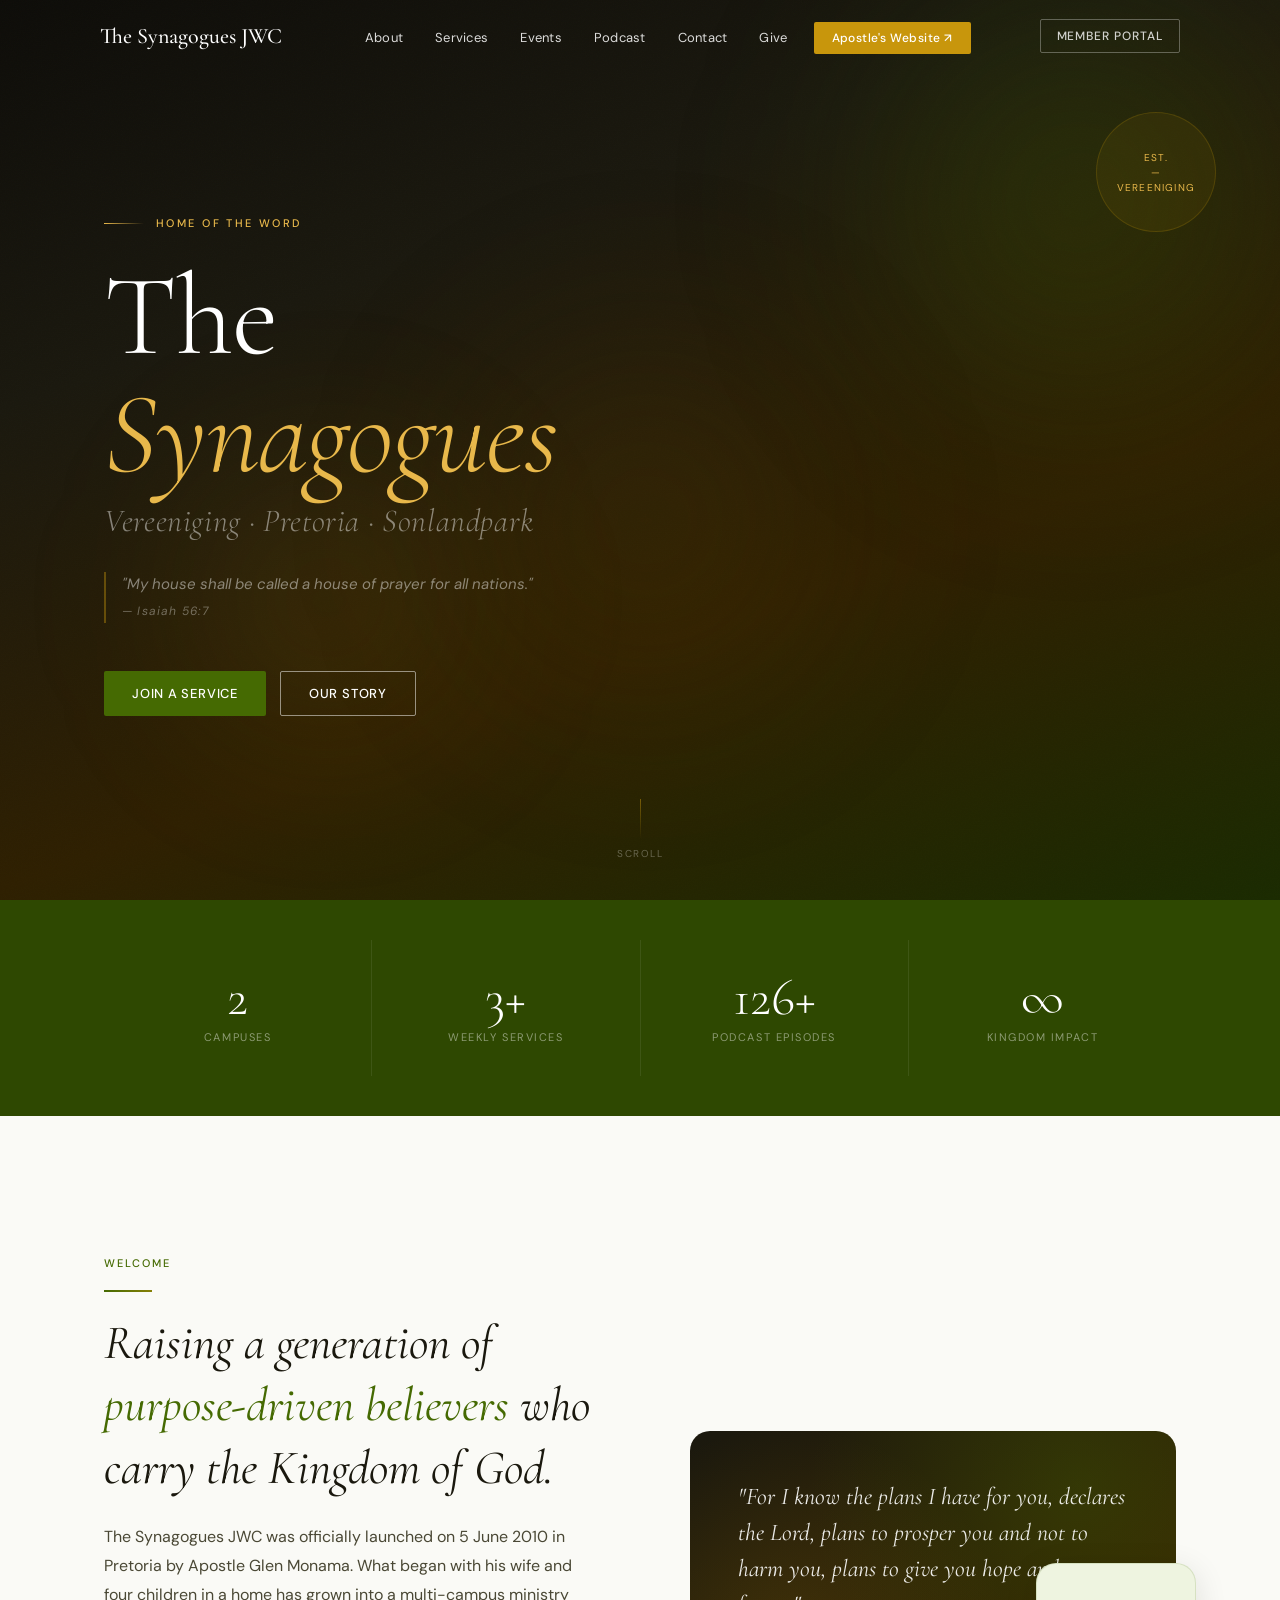
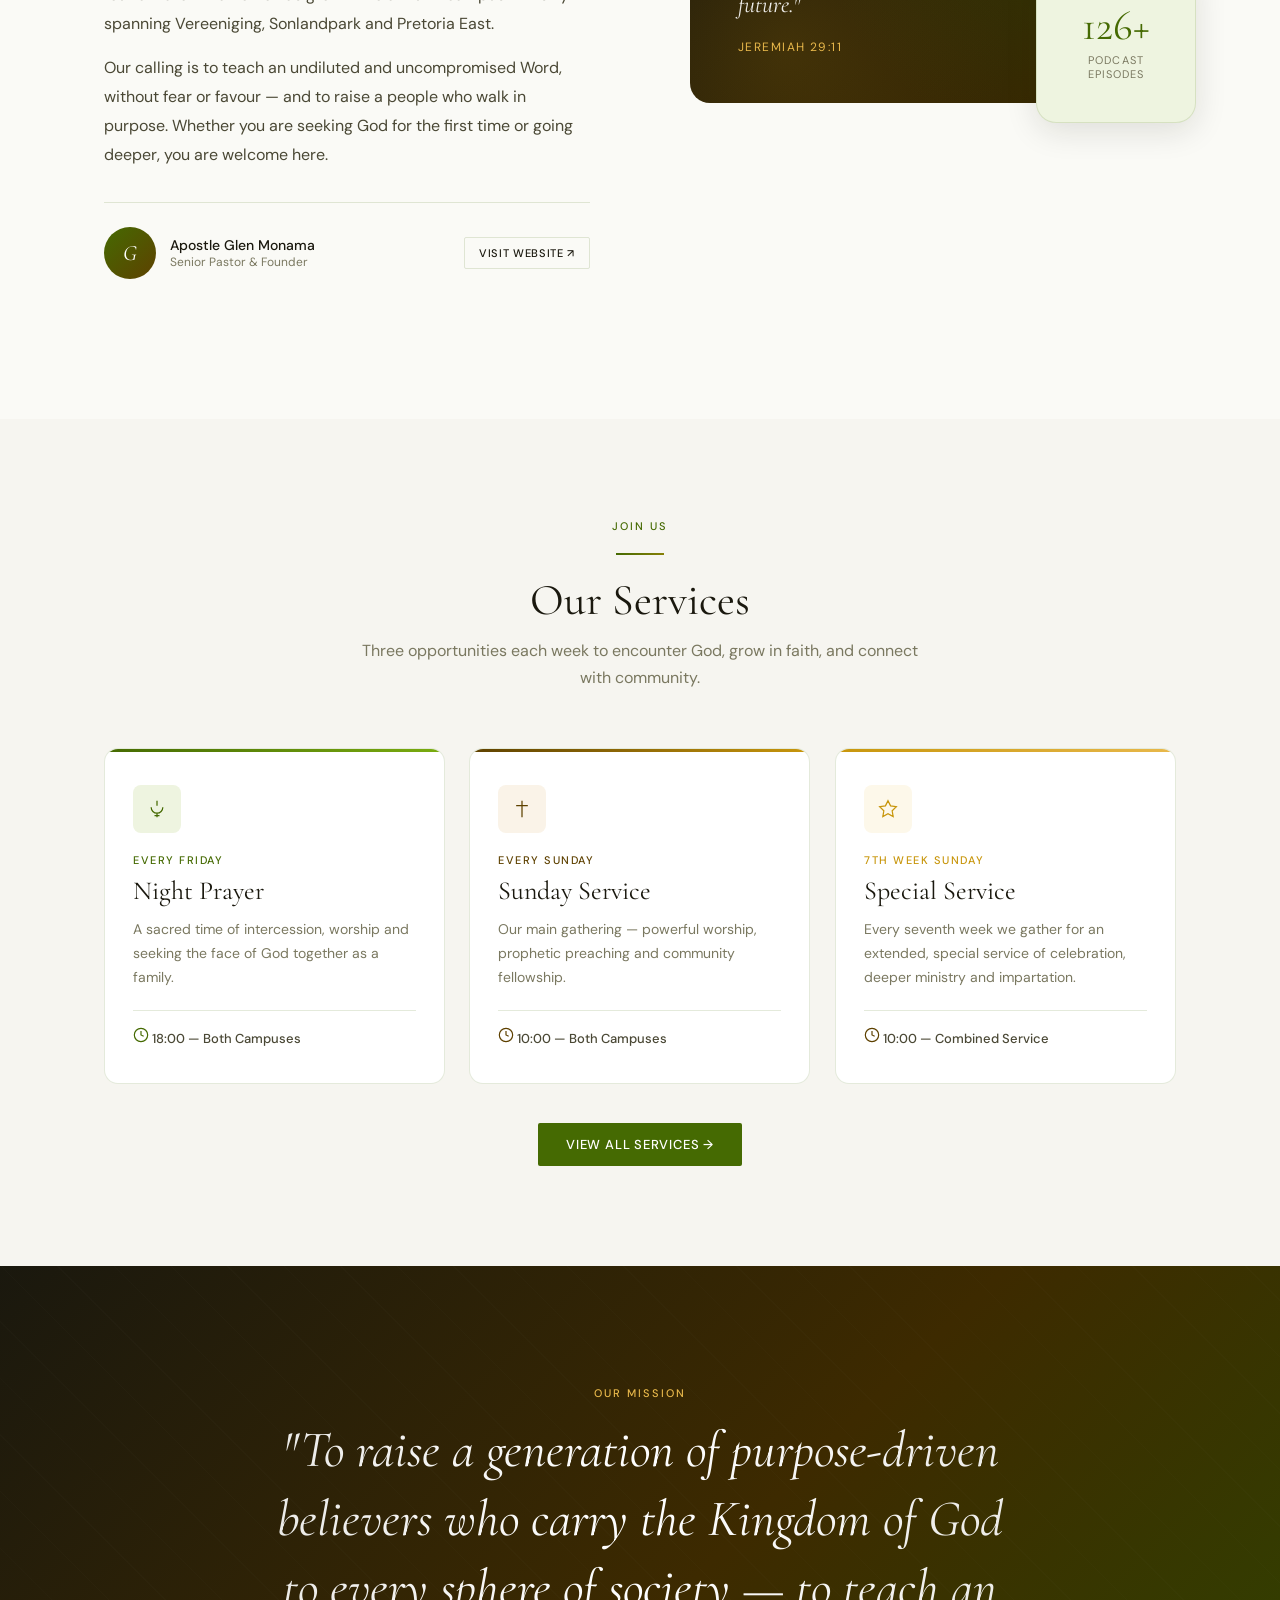
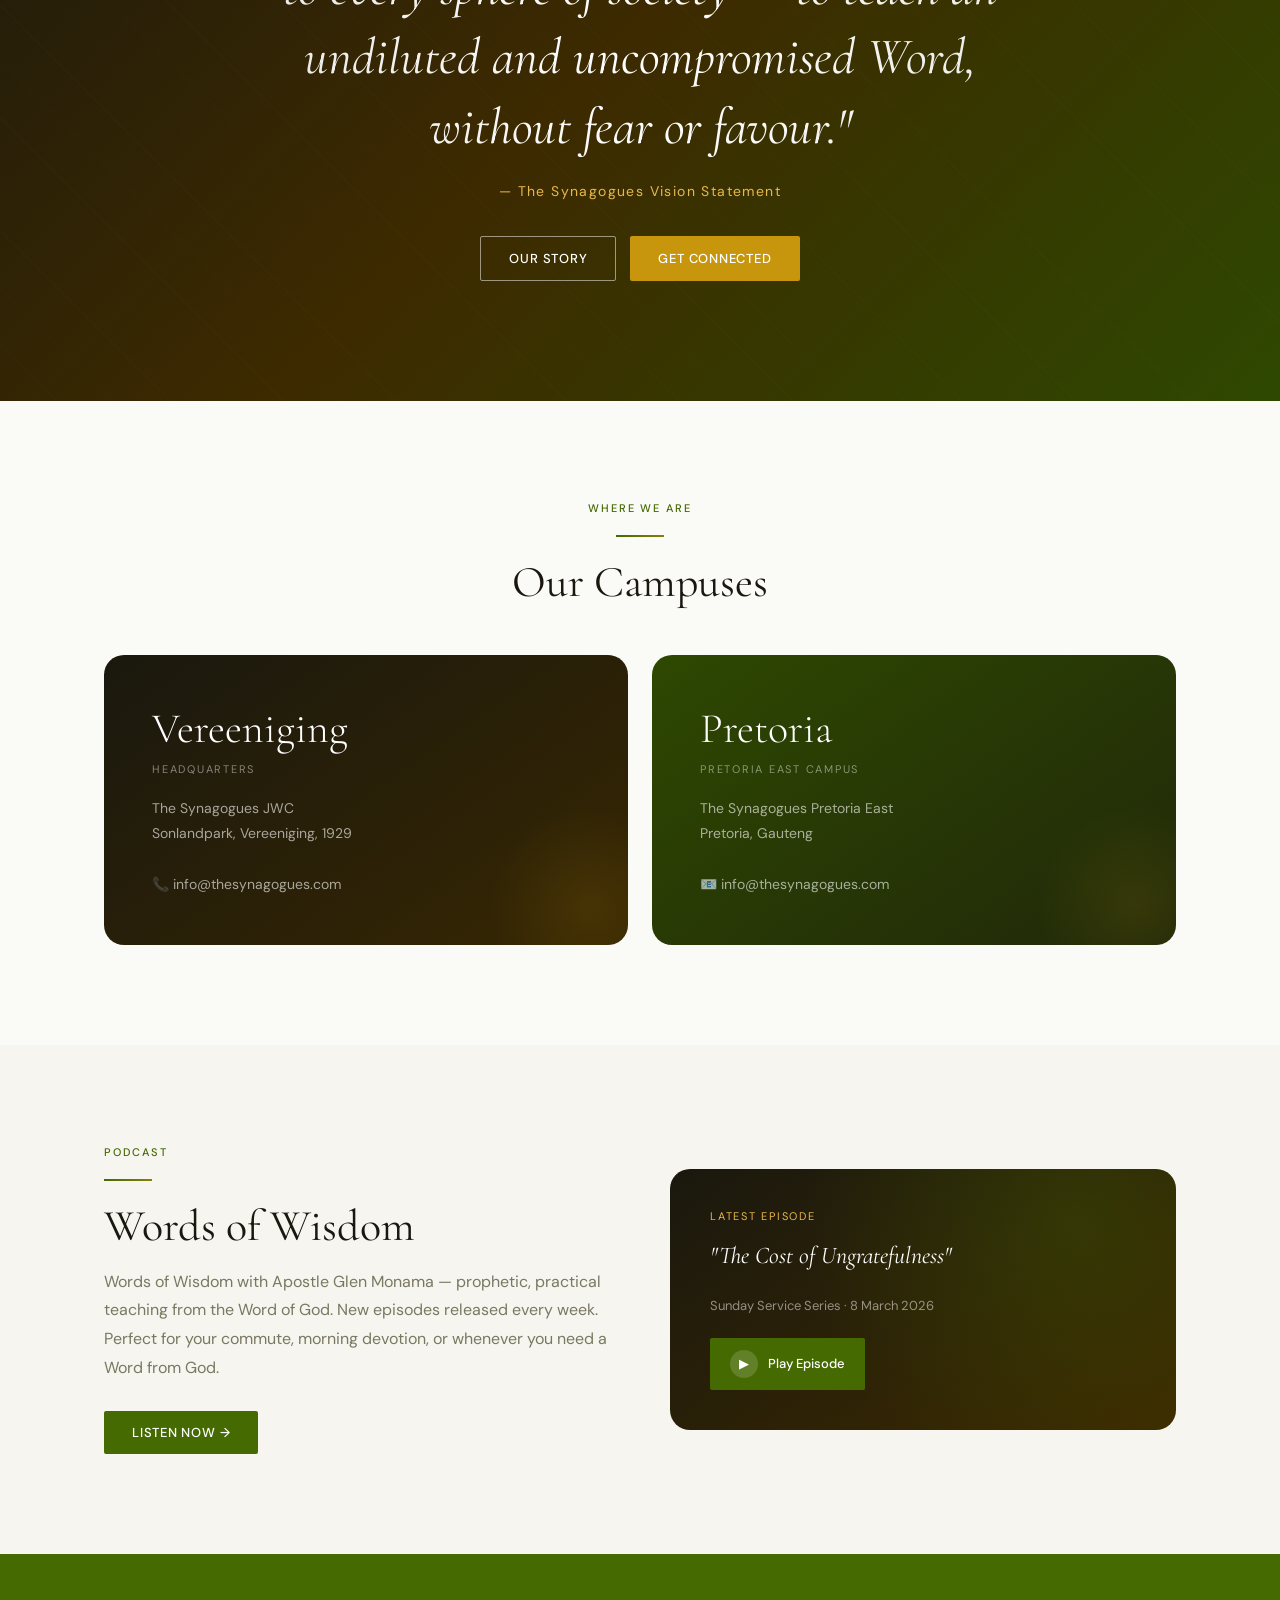
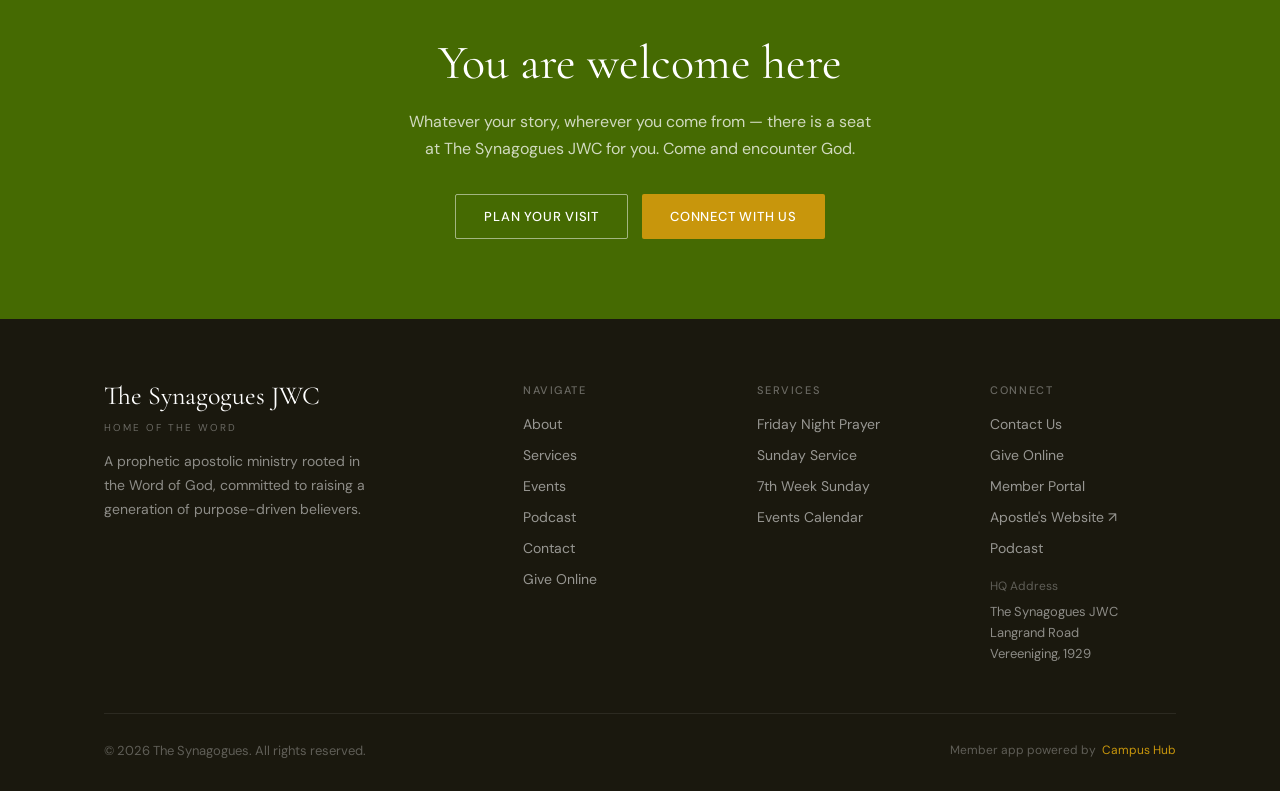
==== commit ff6992b3: "Hero fix" ====
--- a/index.html
+++ b/index.html
@@ -358,11 +358,12 @@
 
 <!-- ── HERO ───────────────────────────────────────────────────────────────── -->
 <section class="hero">
-  <!-- Tree video background -->
+  <!-- Self-hosted hero video — place file at assets/hero.mp4 -->
   <video class="hero__video"
-    src="https://videos.pexels.com/video-files/856973/856973-uhd_2560_1440_25fps.mp4"
-    autoplay loop muted playsinline
-    poster="https://images.pexels.com/videos/856973/free-video-856973.jpg?auto=compress&cs=tinysrgb&fit=crop&h=630&w=1200">
+    autoplay loop muted playsinline preload="auto"
+    poster="assets/hero-poster.jpg"
+    onerror="this.style.display='none'">
+    <source src="assets/hero.mp4" type="video/mp4"/>
   </video>
   <div class="hero__bg"></div>
   <div class="hero__orbs">
@@ -381,7 +382,7 @@
     <h1 class="hero__title anim-up-2">
       The<br><em>Synagogues</em>
     </h1>
-    <p class="hero__subtitle anim-up-3">Vereeniging · Pretoria</p>
+    <p class="hero__subtitle anim-up-3">Vereeniging · Pretoria · Sonlandpark</p>
 
     <p class="hero__verse anim-up-3">
       "My house shall be called a house of prayer for all nations."<br>
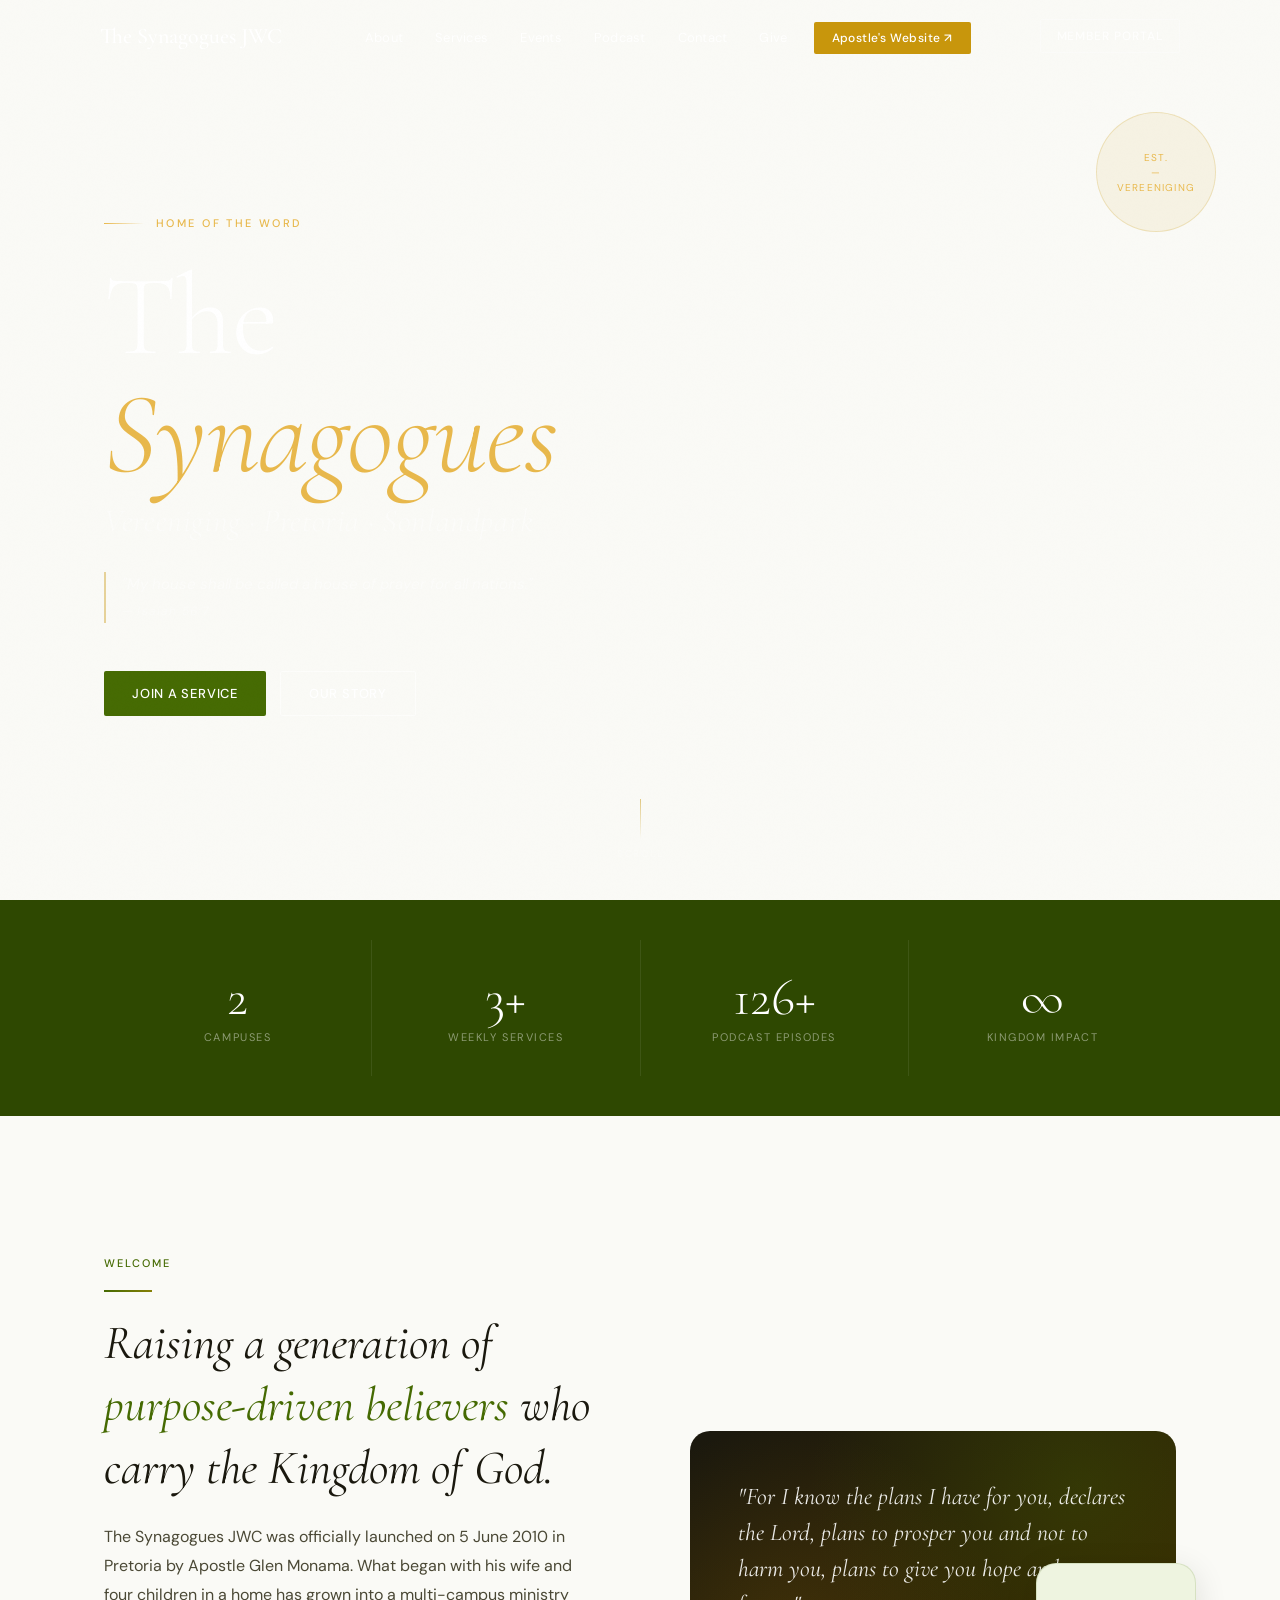
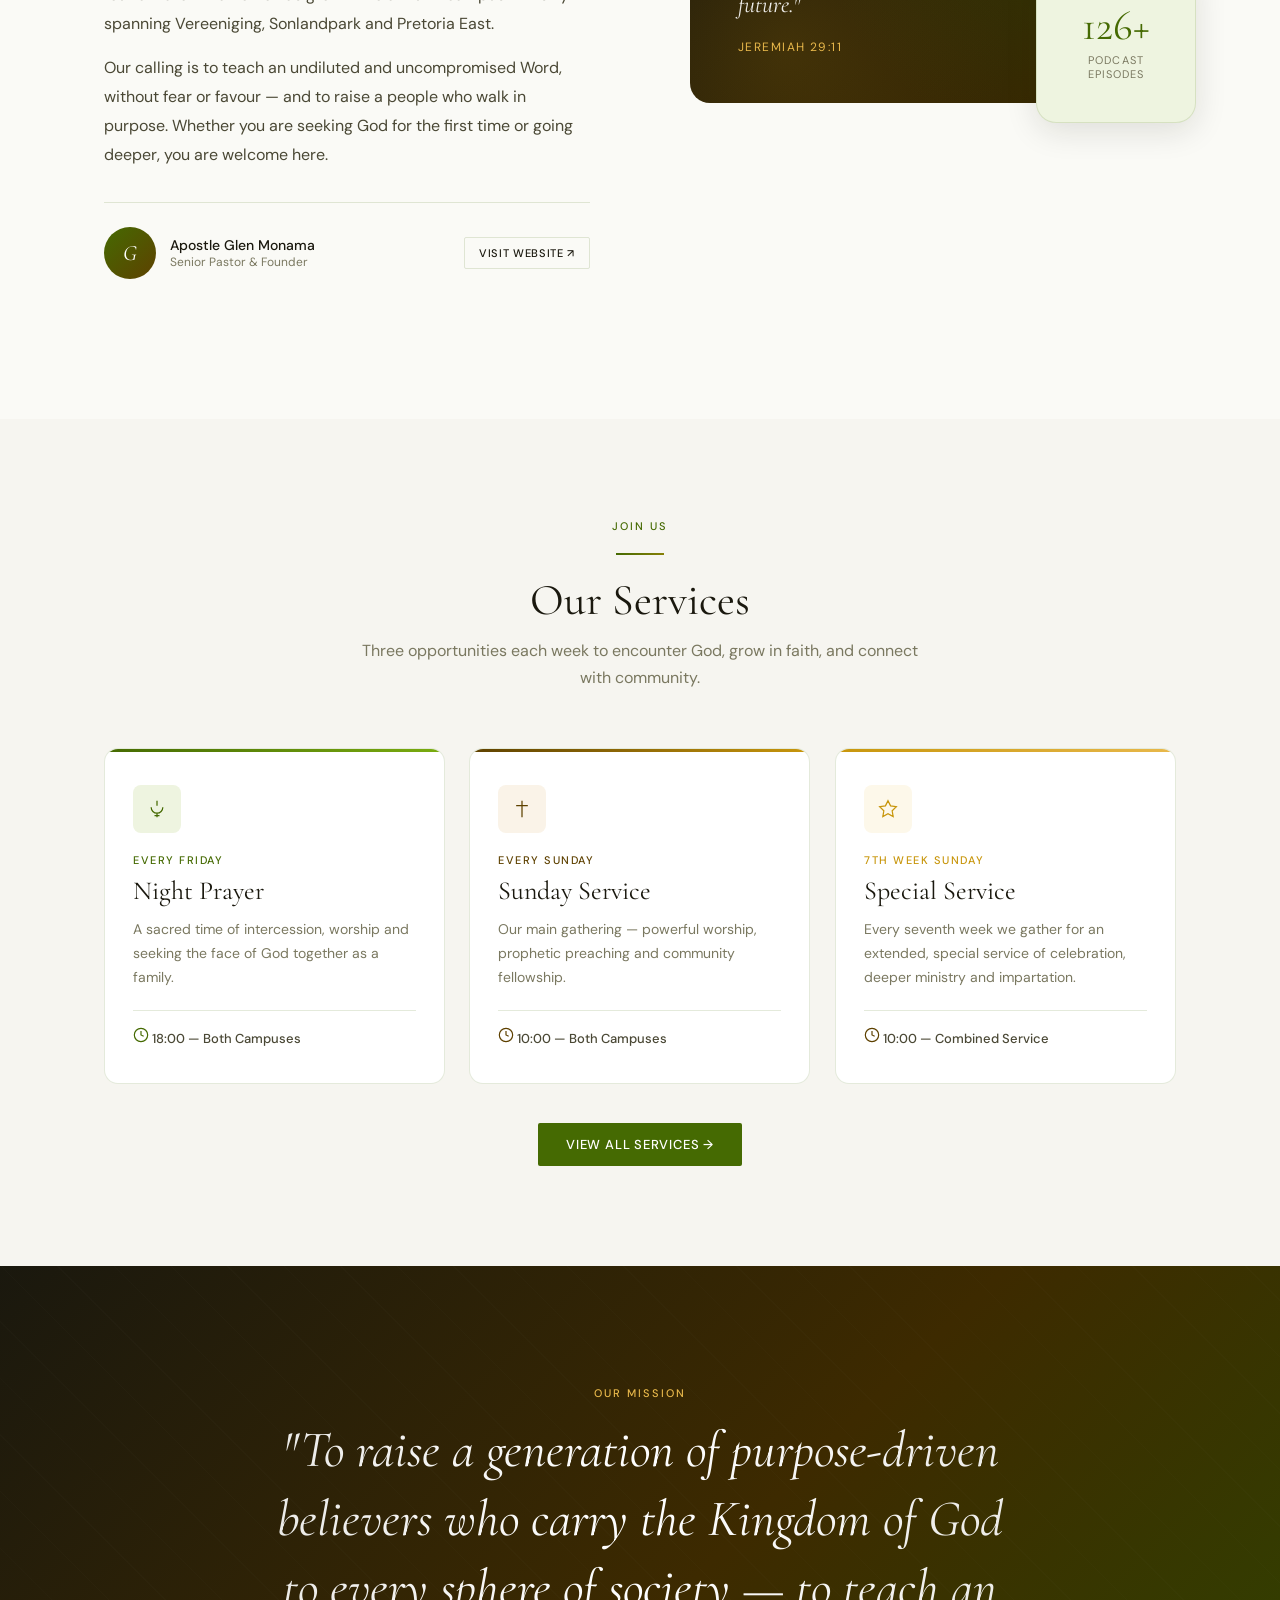
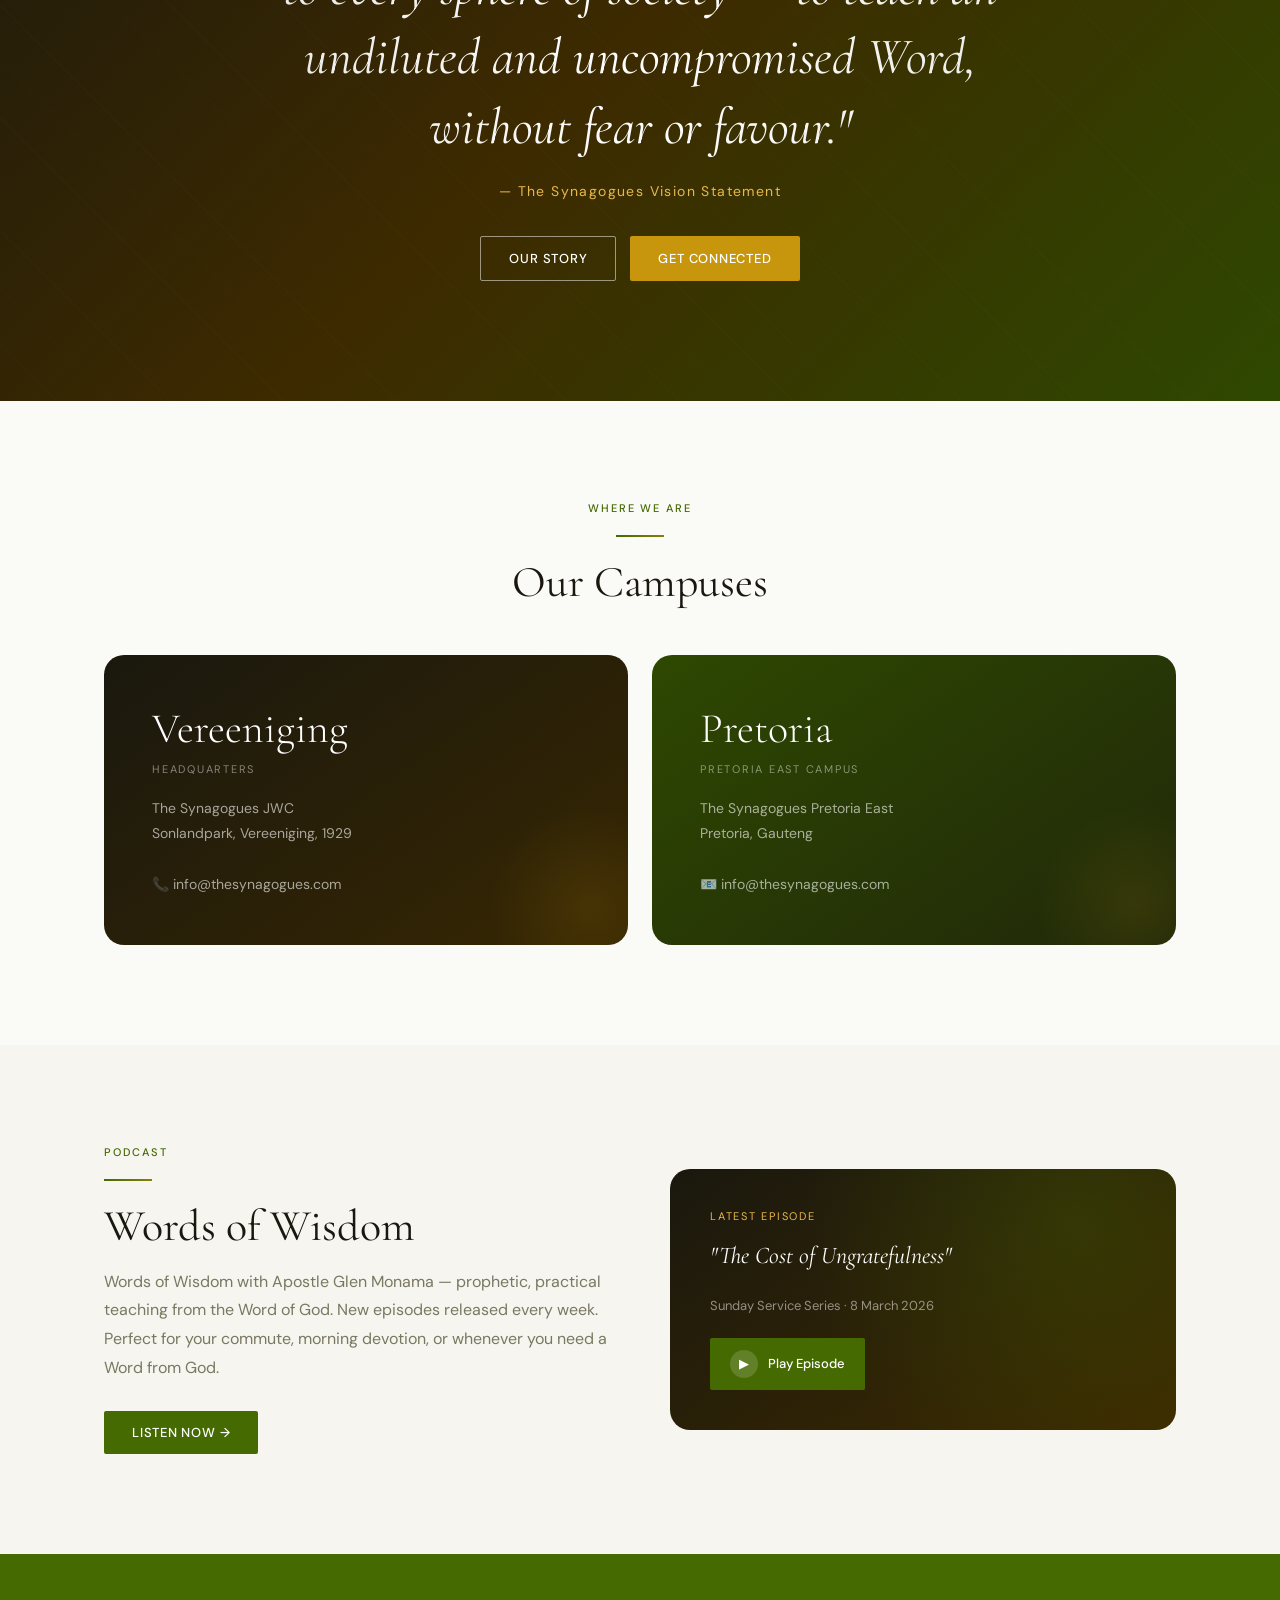
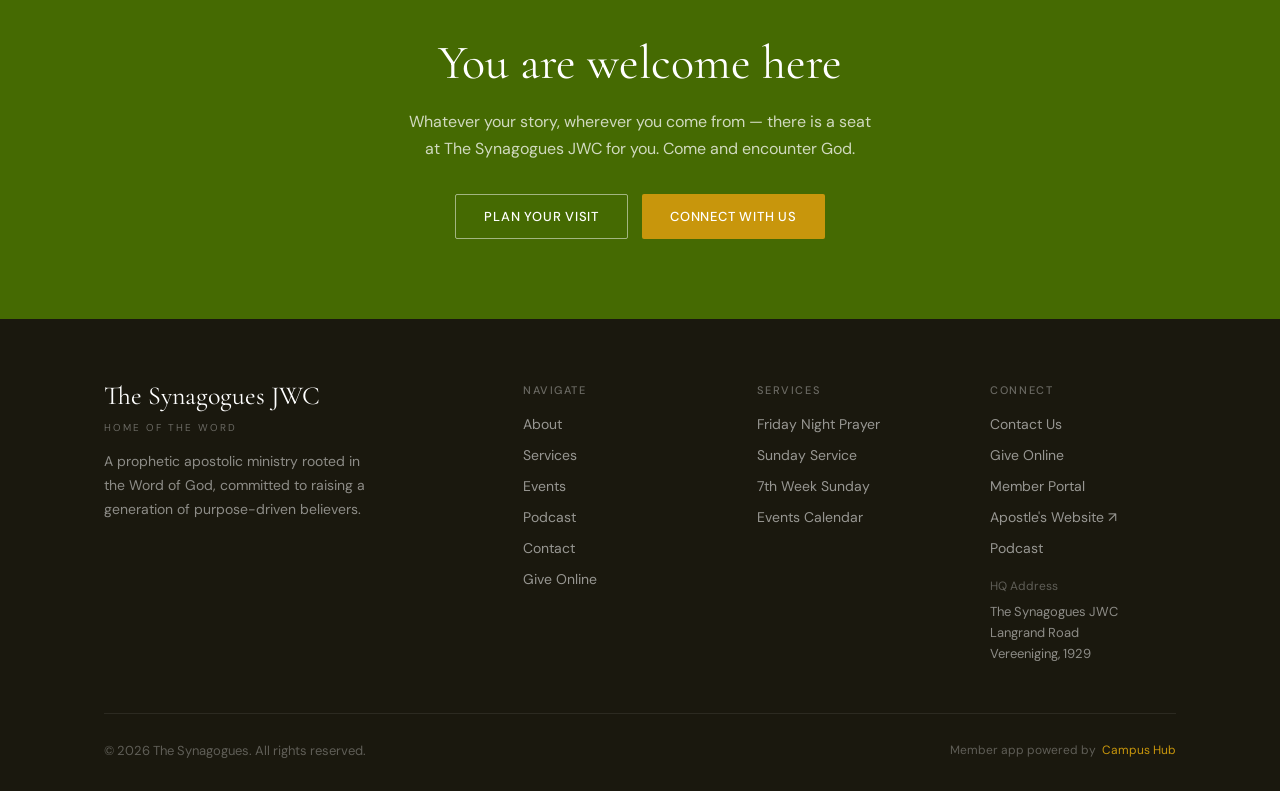
==== commit 63f2e9eb: "Hero final fix" ====
--- a/index.html
+++ b/index.html
@@ -8,12 +8,15 @@
   <link rel="stylesheet" href="styles.css"/>
   <style>
     /* ── Hero ── */
+    /* Hide gradient bg elements — video is the background now */
+    .hero__bg, .hero__orbs { display: none !important; }
+
     .hero__video {
       position: absolute; inset: 0;
       width: 100%; height: 100%;
       object-fit: cover; object-position: center 30%;
       filter: brightness(0.52) saturate(1.2);
-      z-index: 0;
+      z-index: 1;
     }
     .hero {
       min-height: 100vh;
@@ -58,7 +61,7 @@
     @keyframes drift2 { 0%,100%{transform:translate(0,0)} 50%{transform:translate(30px,-20px)} }
     @keyframes drift3 { 0%,100%{transform:translate(0,0)} 50%{transform:translate(-20px,40px)} }
 
-    .hero__grain {
+    .hero__grain { z-index: 2; 
       position: absolute; inset: 0;
       background-image: url("data:image/svg+xml,%3Csvg xmlns='http://www.w3.org/2000/svg' width='200' height='200'%3E%3Cfilter id='n'%3E%3CfeTurbulence type='fractalNoise' baseFrequency='0.75' numOctaves='4' stitchTiles='stitch'/%3E%3C/filter%3E%3Crect width='100%25' height='100%25' filter='url(%23n)' opacity='0.04'/%3E%3C/svg%3E");
       opacity: 0.4;
@@ -358,11 +361,9 @@
 
 <!-- ── HERO ───────────────────────────────────────────────────────────────── -->
 <section class="hero">
-  <!-- Self-hosted hero video — place file at assets/hero.mp4 -->
+  <!-- Self-hosted hero video -->
   <video class="hero__video"
-    autoplay loop muted playsinline preload="auto"
-    poster="assets/hero-poster.jpg"
-    onerror="this.style.display='none'">
+    autoplay loop muted playsinline preload="auto">
     <source src="assets/hero.mp4" type="video/mp4"/>
   </video>
   <div class="hero__bg"></div>
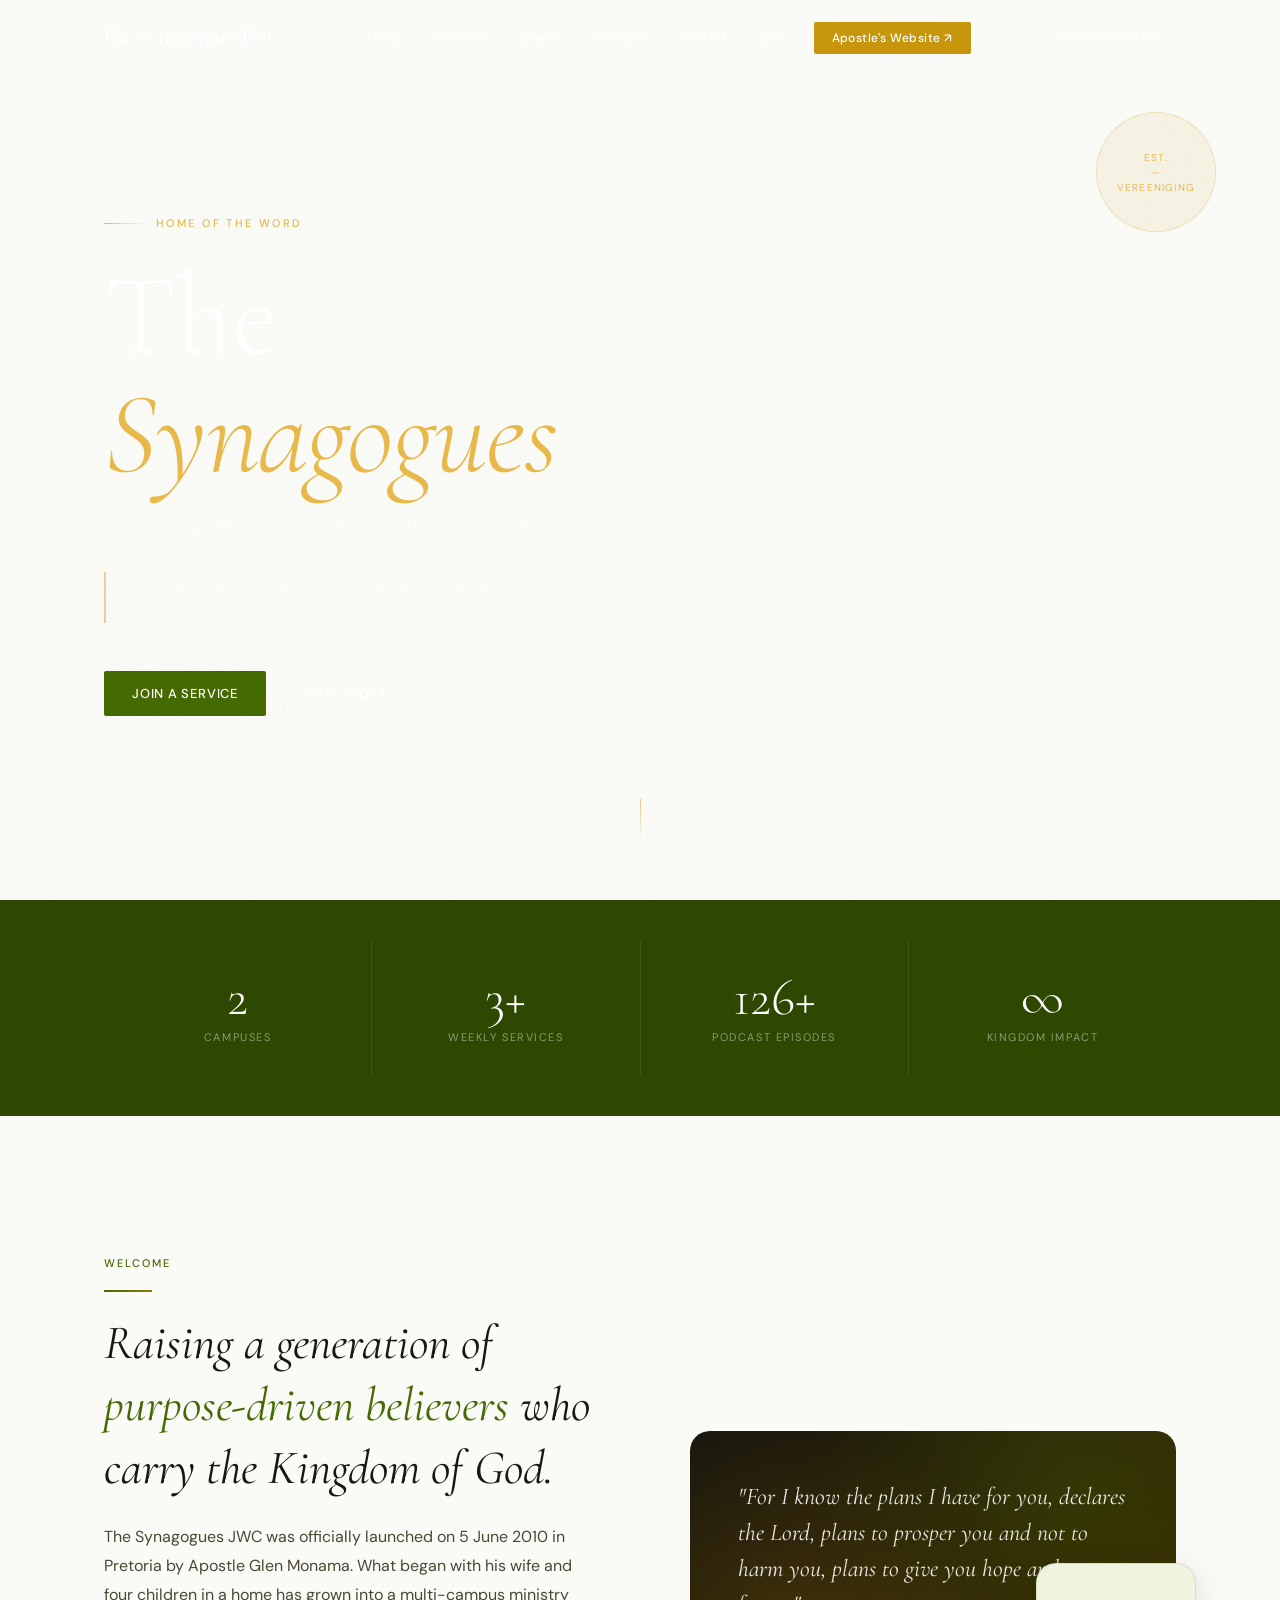
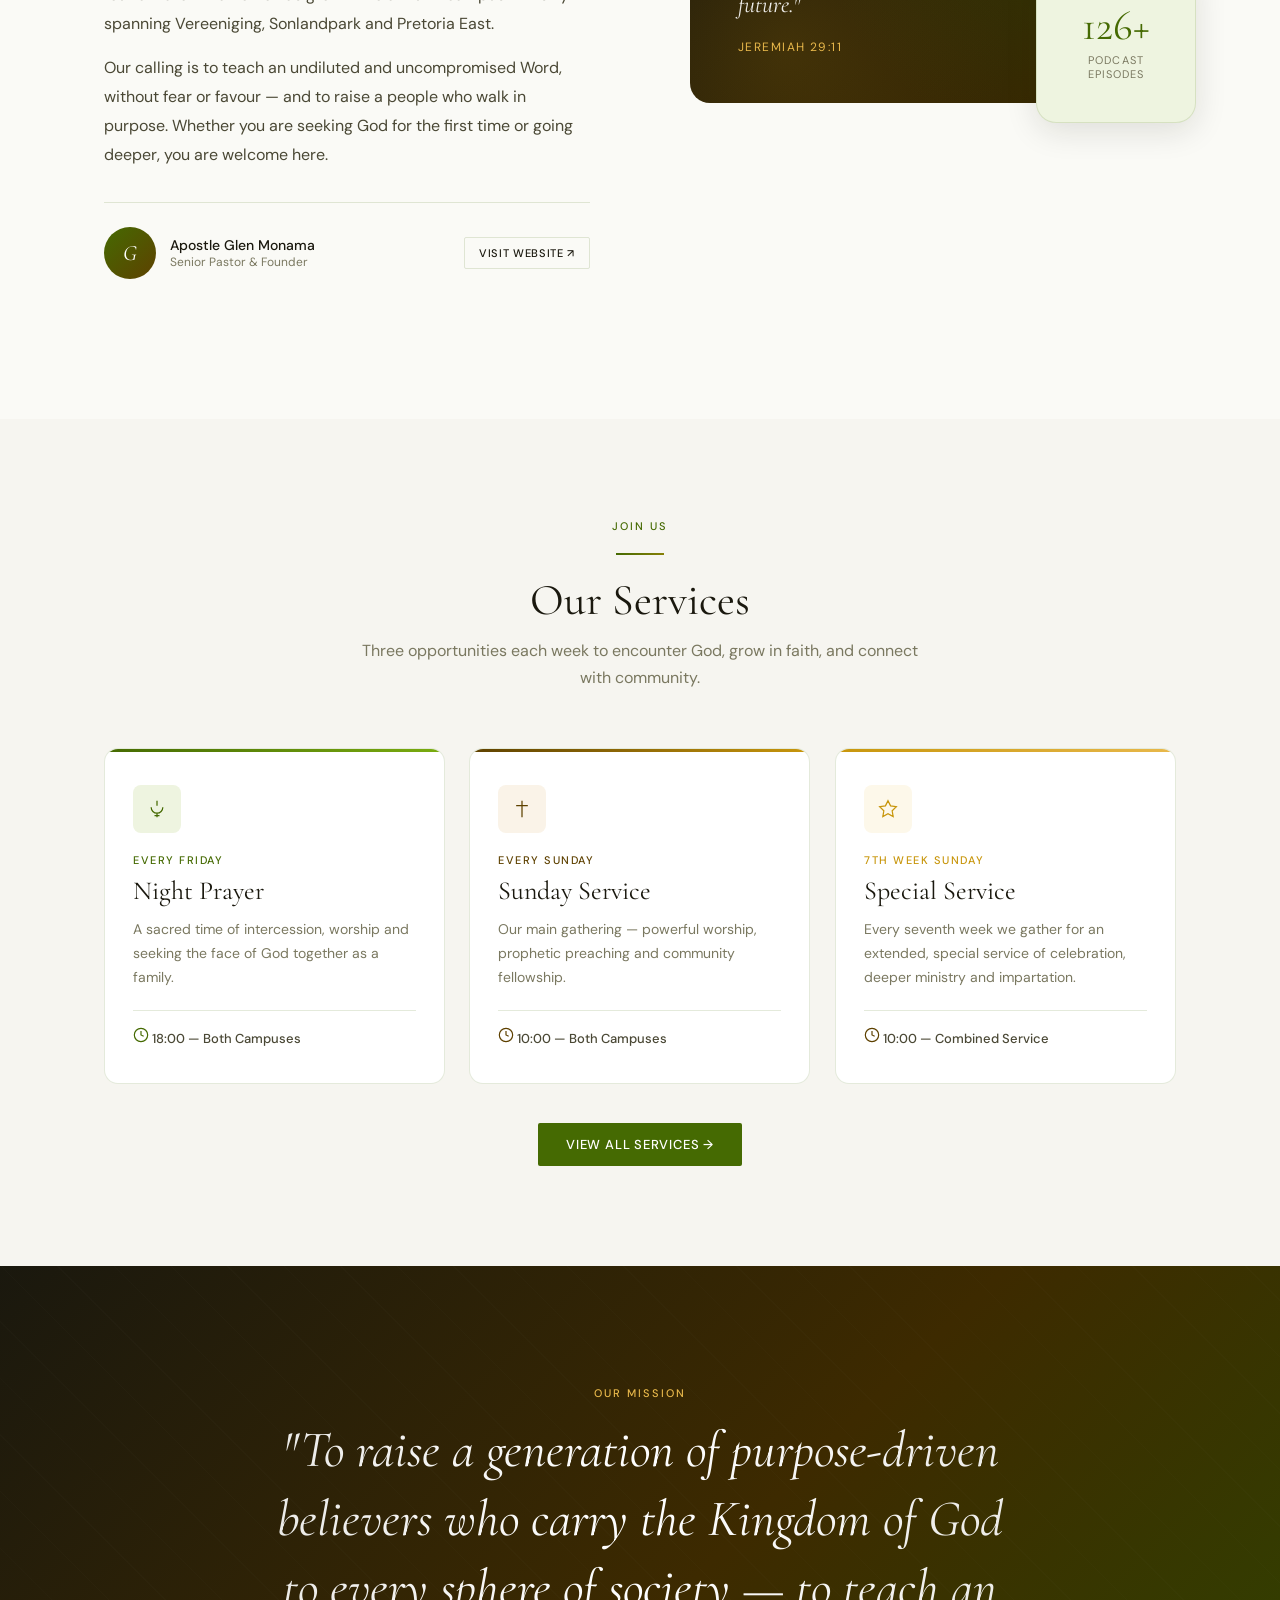
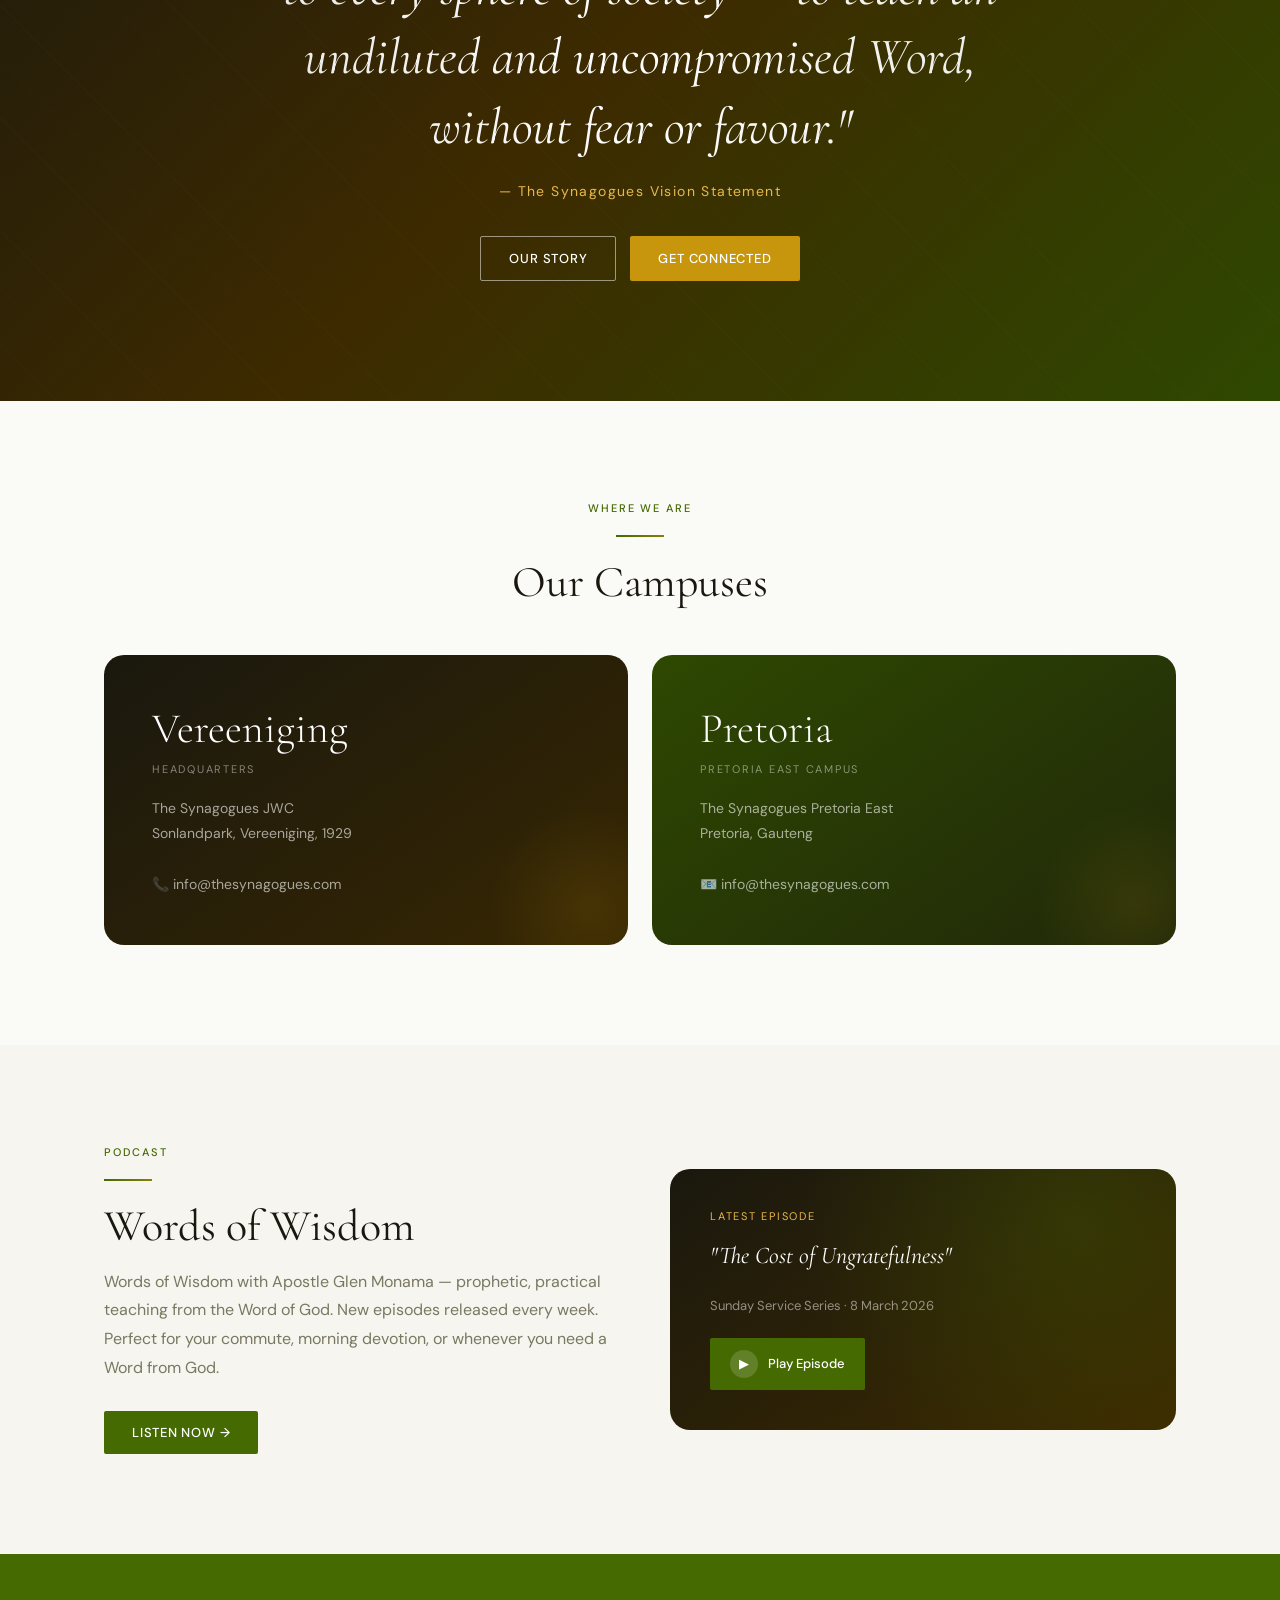
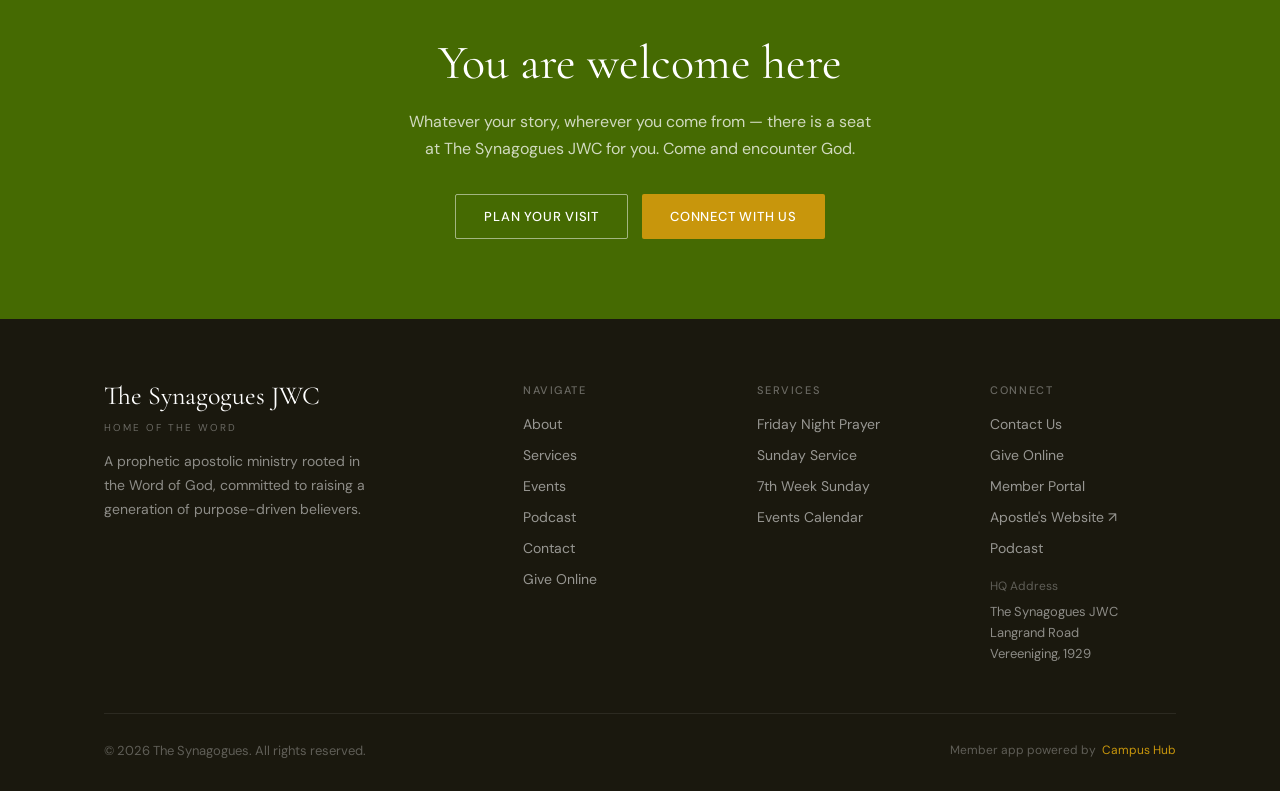
==== commit 41e95bef: "Hero final fix.2" ====
--- a/index.html
+++ b/index.html
@@ -8,7 +8,6 @@
   <link rel="stylesheet" href="styles.css"/>
   <style>
     /* ── Hero ── */
-    /* Hide gradient bg elements — video is the background now */
     .hero__bg, .hero__orbs { display: none !important; }
 
     .hero__video {
@@ -16,8 +15,14 @@
       width: 100%; height: 100%;
       object-fit: cover; object-position: center 30%;
       filter: brightness(0.52) saturate(1.2);
-      z-index: 1;
-    }
+      z-index: 1 !important;
+    }
+    /* Overlays sit above video */
+    .hero__haze  { z-index: 2 !important; }
+    .hero__grain { z-index: 2 !important; }
+    /* Content sits above everything */
+    .hero__inner  { position: relative !important; z-index: 10 !important; }
+    .hero__scroll { z-index: 10 !important; }
     .hero {
       min-height: 100vh;
       position: relative;
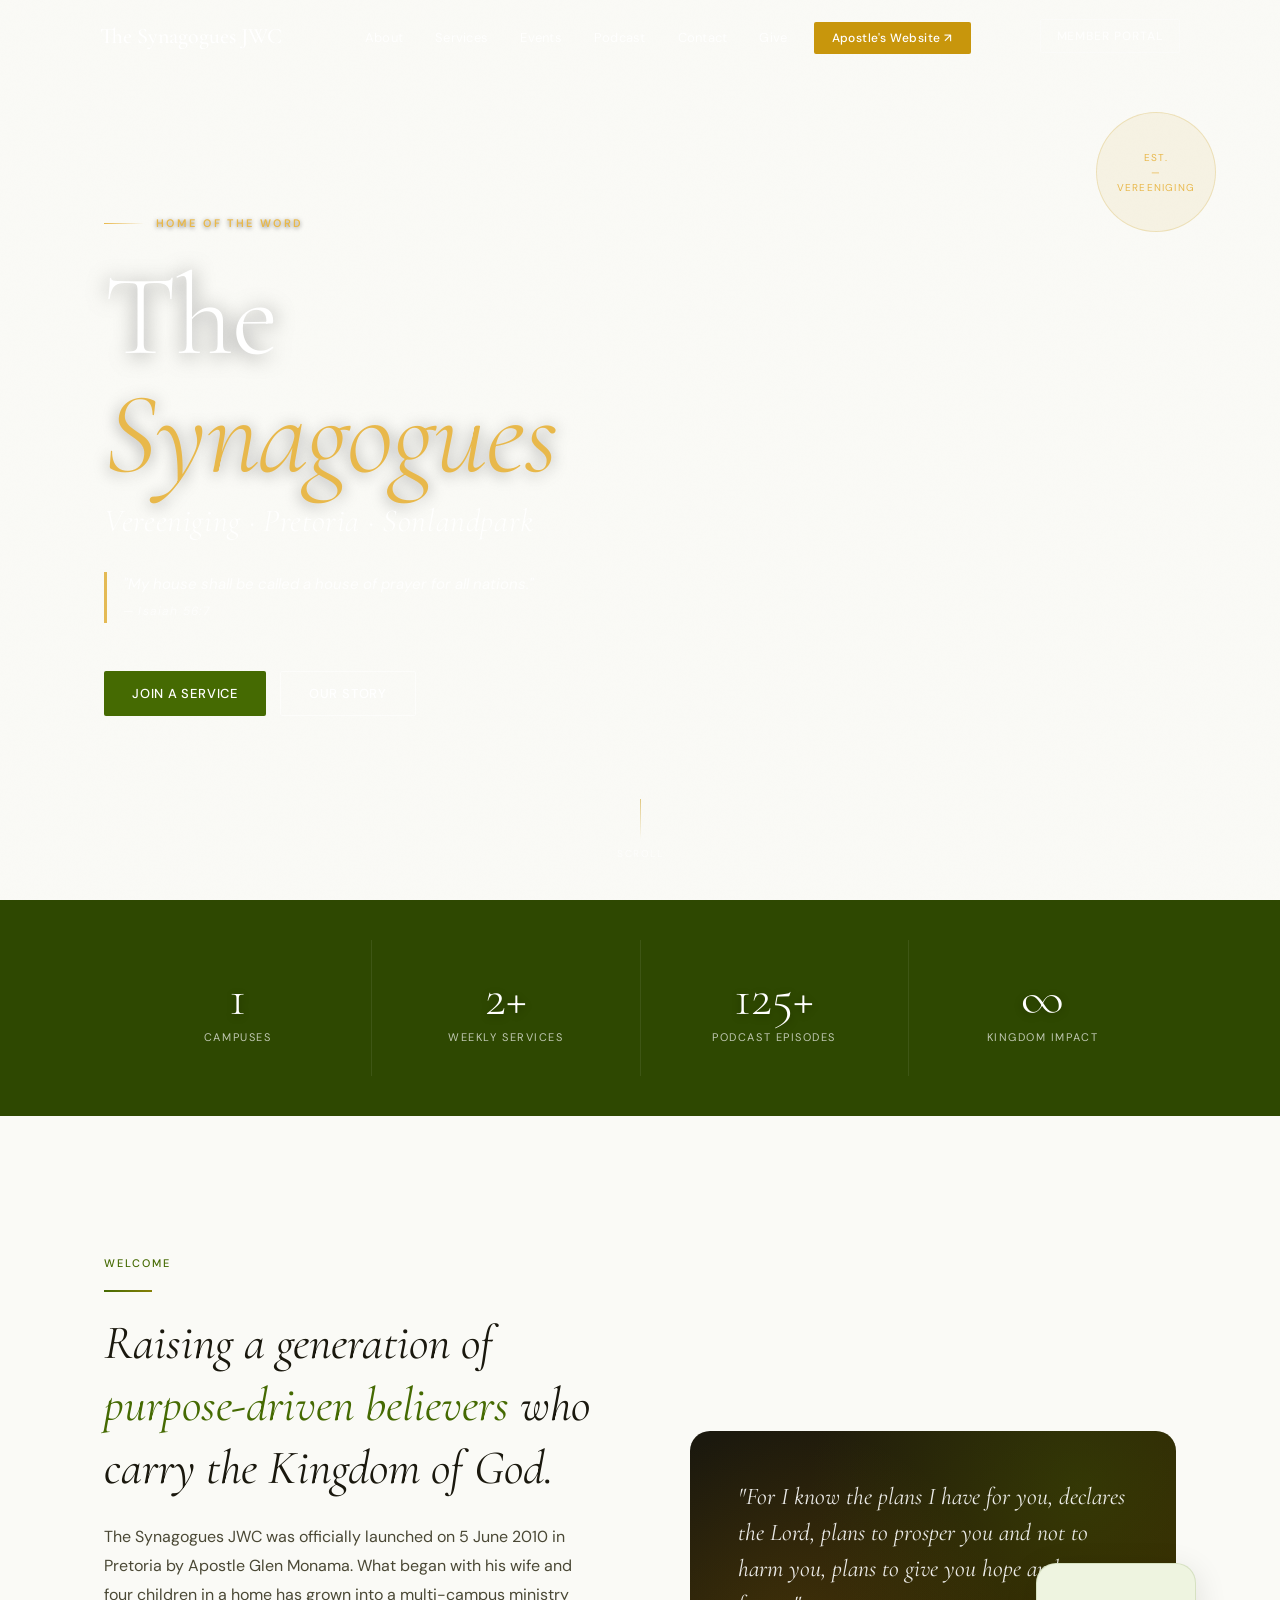
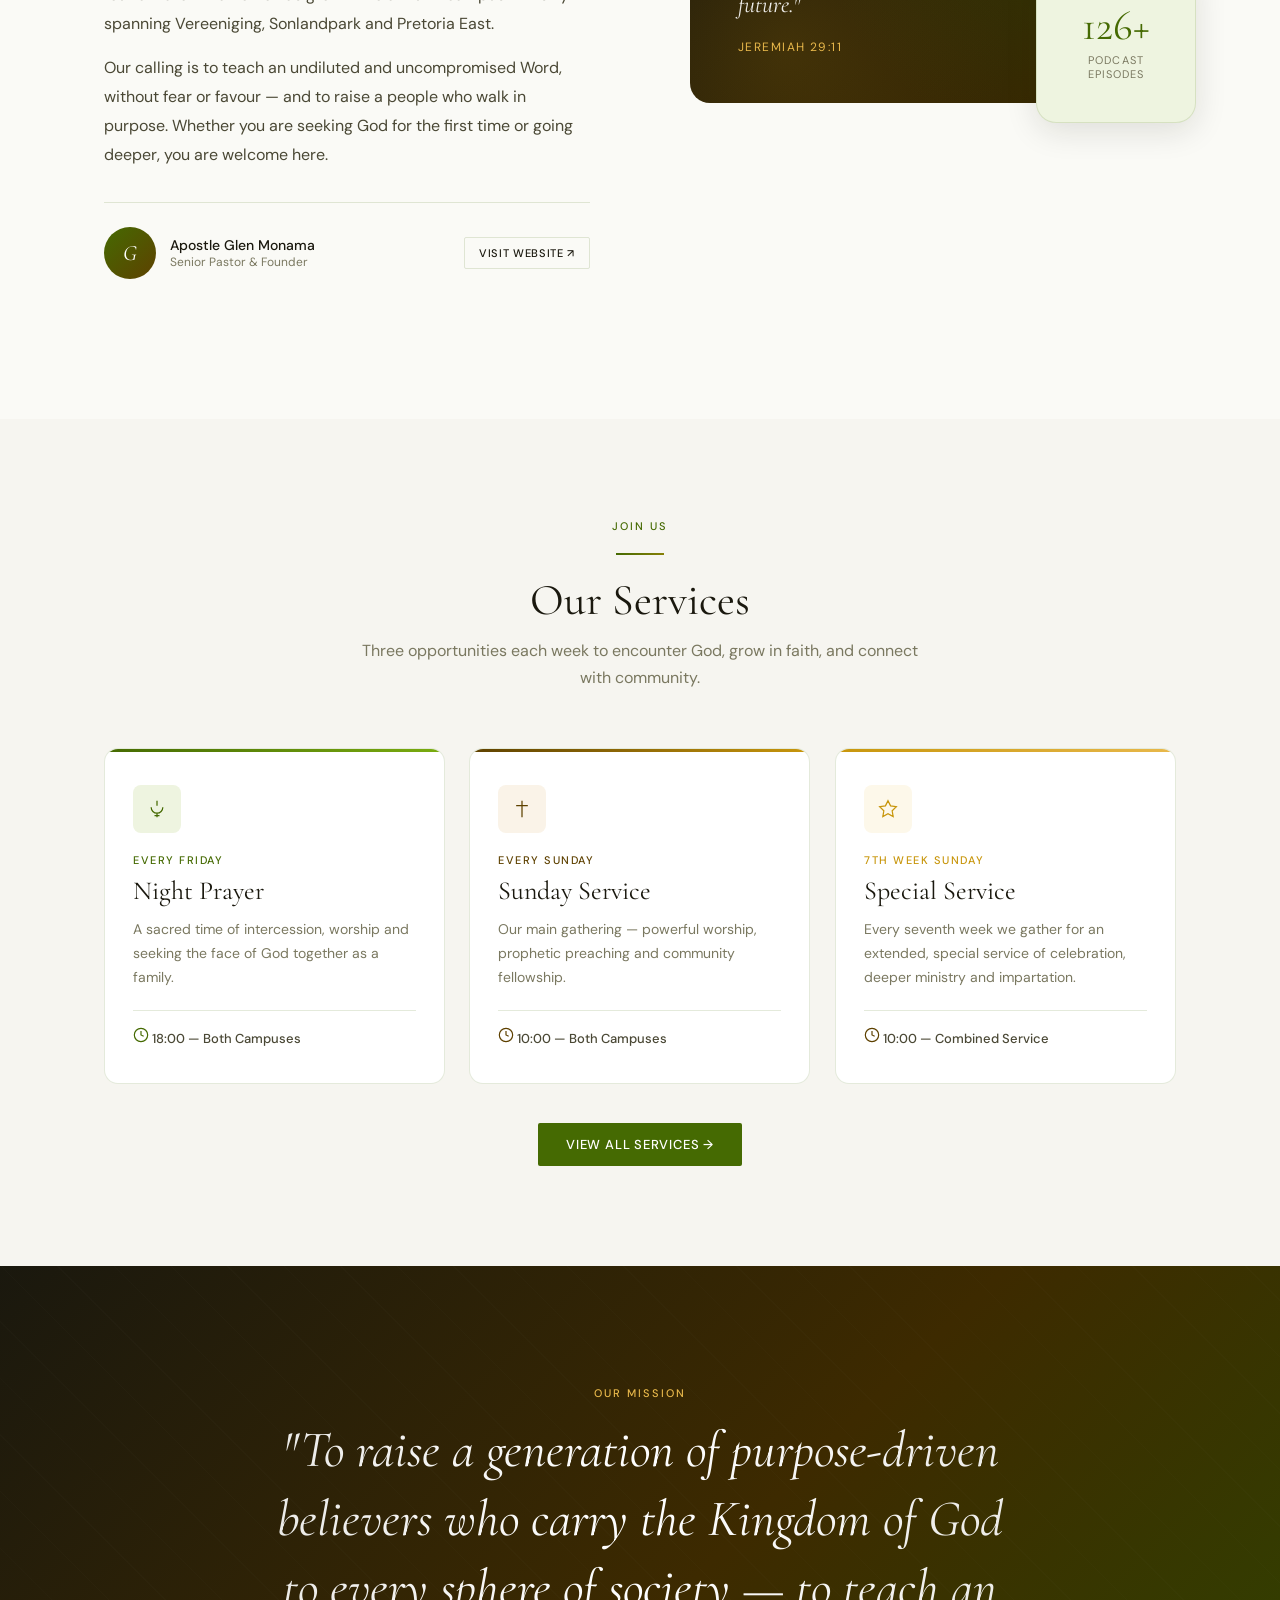
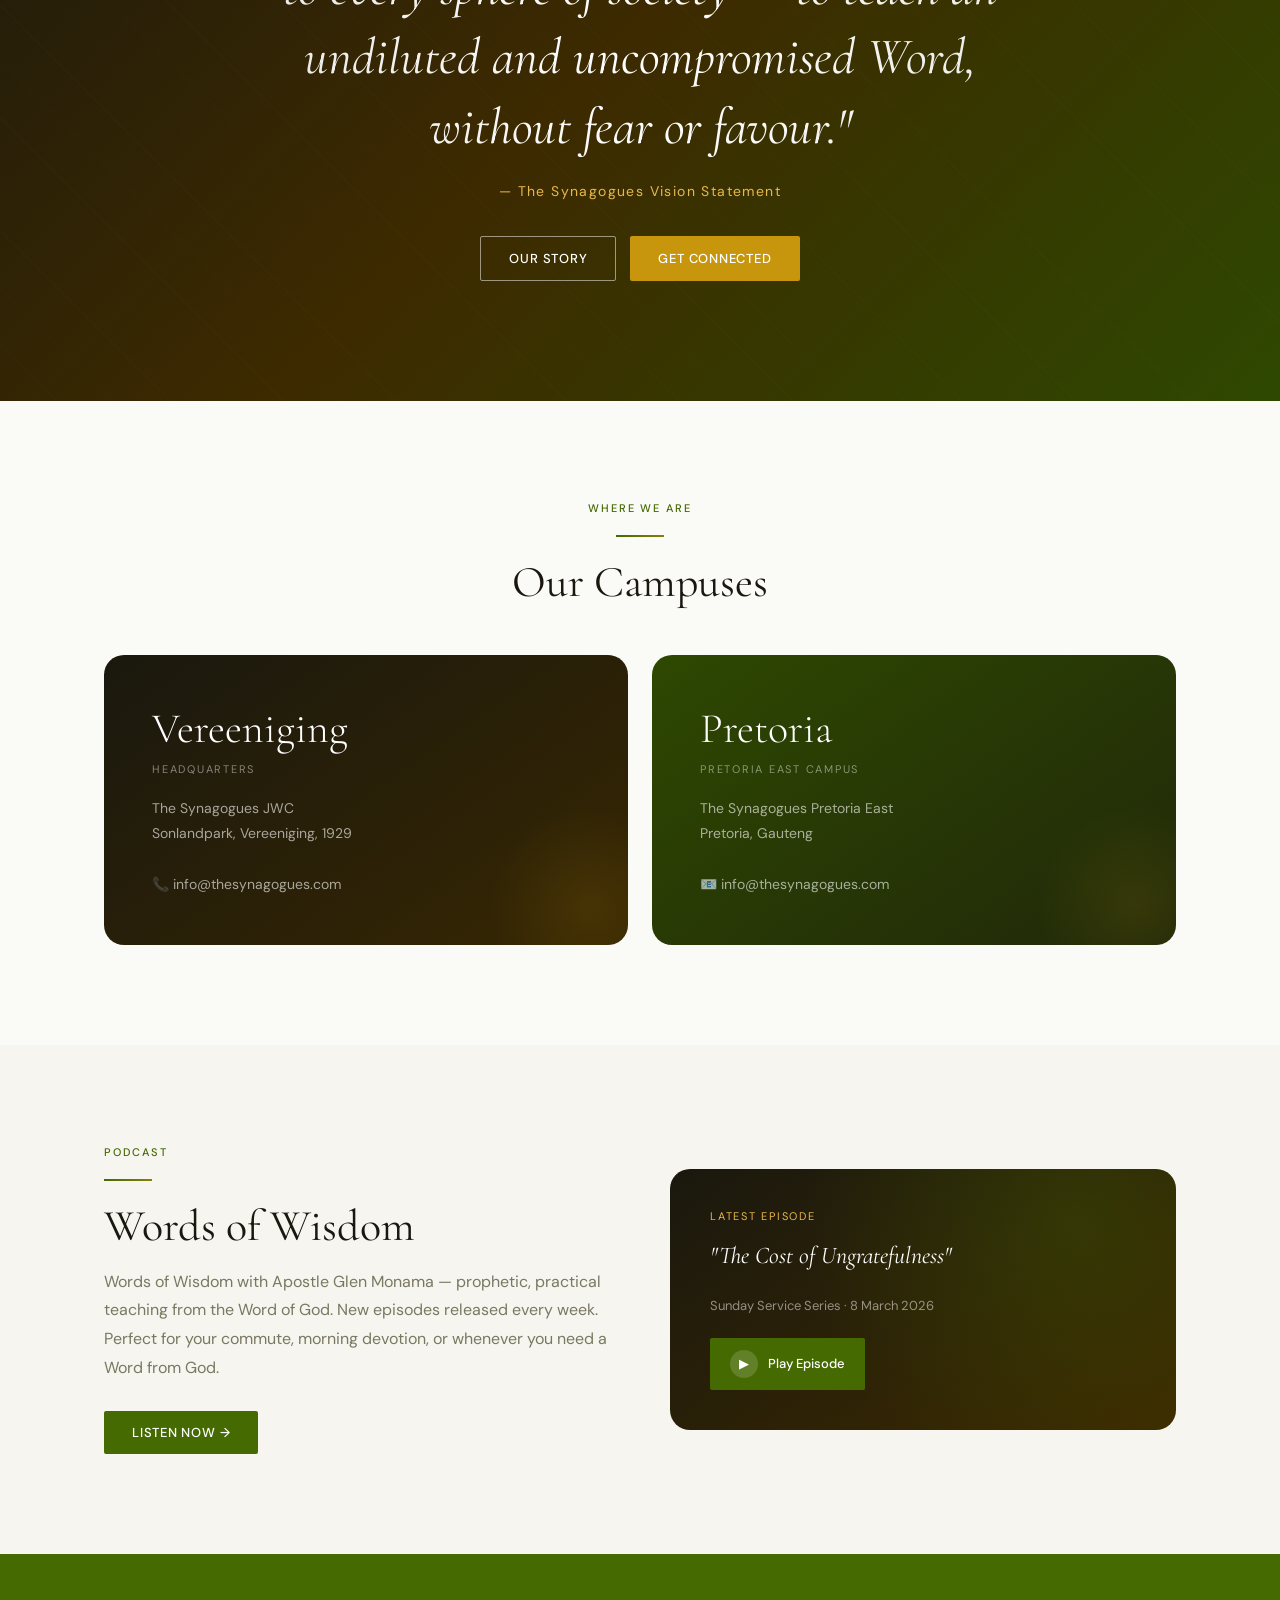
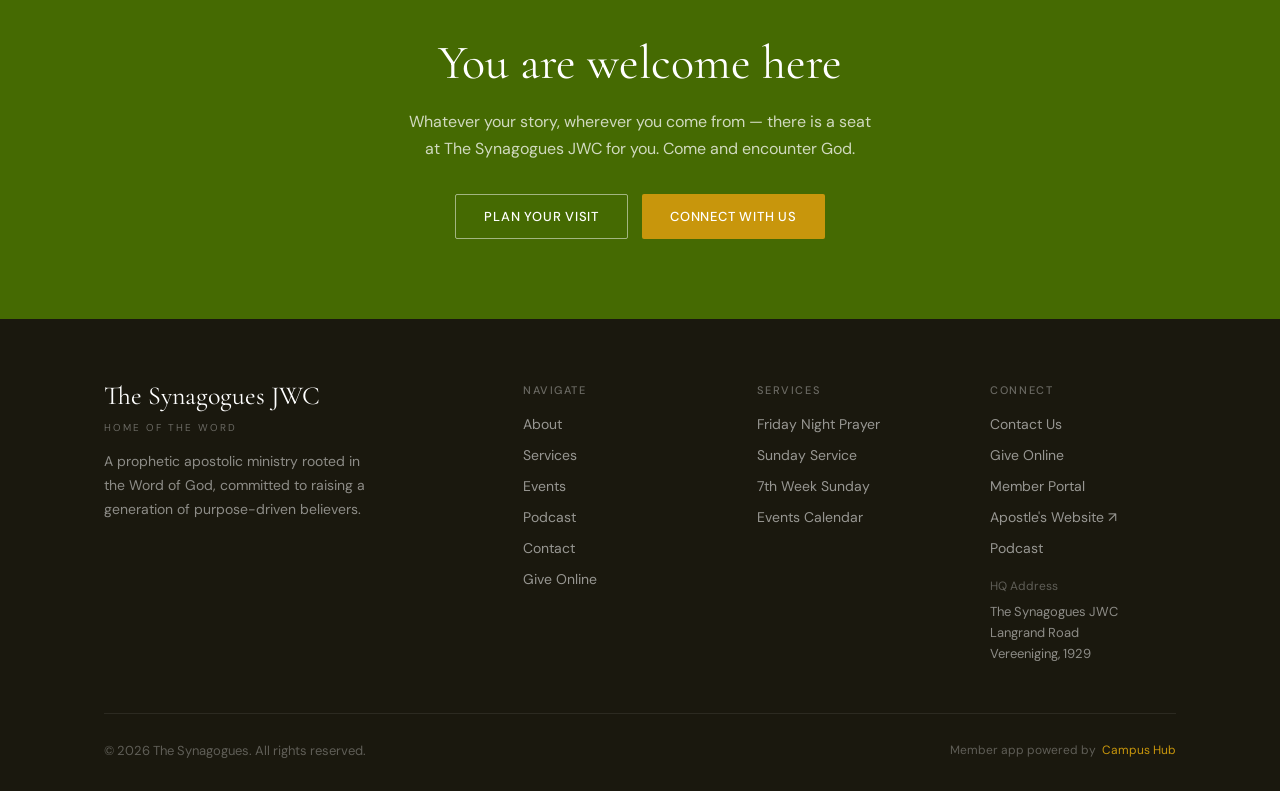
==== commit 4817b8a8: "Contrast in text" ====
--- a/index.html
+++ b/index.html
@@ -88,31 +88,32 @@
     }
     .hero__pre span {
       font-size: 11px; letter-spacing: 0.22em; text-transform: uppercase;
-      color: var(--gold-light); font-weight: 500;
+      color: var(--gold-light); font-weight: 600; text-shadow: 0 1px 4px rgba(0,0,0,0.5);
     }
 
     .hero__title {
       font-family: var(--font-display);
       font-size: clamp(56px, 9vw, 120px);
-      font-weight: 300; color: white; line-height: 1.02;
+      font-weight: 300; color: white; line-height: 1.02; text-shadow: 0 2px 20px rgba(0,0,0,0.5);
       letter-spacing: -0.01em;
       margin-bottom: 8px;
     }
     .hero__title em {
       font-style: italic; color: var(--gold-light);
+      text-shadow: 0 2px 16px rgba(0,0,0,0.4);
     }
     .hero__subtitle {
       font-family: var(--font-display);
       font-size: clamp(20px, 3vw, 32px);
       font-weight: 300; font-style: italic;
-      color: rgba(255,255,255,0.45); margin-bottom: 32px;
+      color: rgba(255,255,255,0.88); margin-bottom: 32px;
       letter-spacing: 0.02em;
     }
     .hero__verse {
-      font-size: 15px; color: rgba(255,255,255,0.45);
+      font-size: 15px; color: rgba(255,255,255,0.82);
       font-style: italic; max-width: 440px; line-height: 1.7;
       margin-bottom: 48px; padding-left: 16px;
-      border-left: 2px solid rgba(200,150,12,0.4);
+      border-left: 3px solid rgba(220,165,30,0.75);
     }
     .hero__ctas { display: flex; gap: 14px; flex-wrap: wrap; }
 
@@ -120,7 +121,7 @@
       position: absolute; bottom: 40px; left: 50%;
       transform: translateX(-50%);
       display: flex; flex-direction: column; align-items: center; gap: 8px;
-      color: rgba(255,255,255,0.3); font-size: 10px; letter-spacing: 0.15em;
+      color: rgba(255,255,255,0.65); font-size: 10px; letter-spacing: 0.15em;
       text-transform: uppercase; animation: bounce 2s ease-in-out infinite;
     }
     .hero__scroll-line {
@@ -167,10 +168,11 @@
       font-family: var(--font-display); font-size: 52px;
       font-weight: 300; color: white; line-height: 1;
       margin-bottom: 6px;
+      text-shadow: 0 2px 8px rgba(0,0,0,0.3);
     }
     .stat__label {
       font-size: 11px; letter-spacing: 0.14em; text-transform: uppercase;
-      color: rgba(255,255,255,0.45);
+      color: rgba(255,255,255,0.7);
     }
 
     /* ── Welcome ── */
@@ -392,7 +394,7 @@
 
     <p class="hero__verse anim-up-3">
       "My house shall be called a house of prayer for all nations."<br>
-      <span style="font-size:12px;letter-spacing:0.1em;color:rgba(255,255,255,0.35)">— Isaiah 56:7</span>
+      <span style="font-size:12px;letter-spacing:0.1em;color:rgba(255,255,255,0.65)">— Isaiah 56:7</span>
     </p>
 
     <div class="hero__ctas anim-up-4">
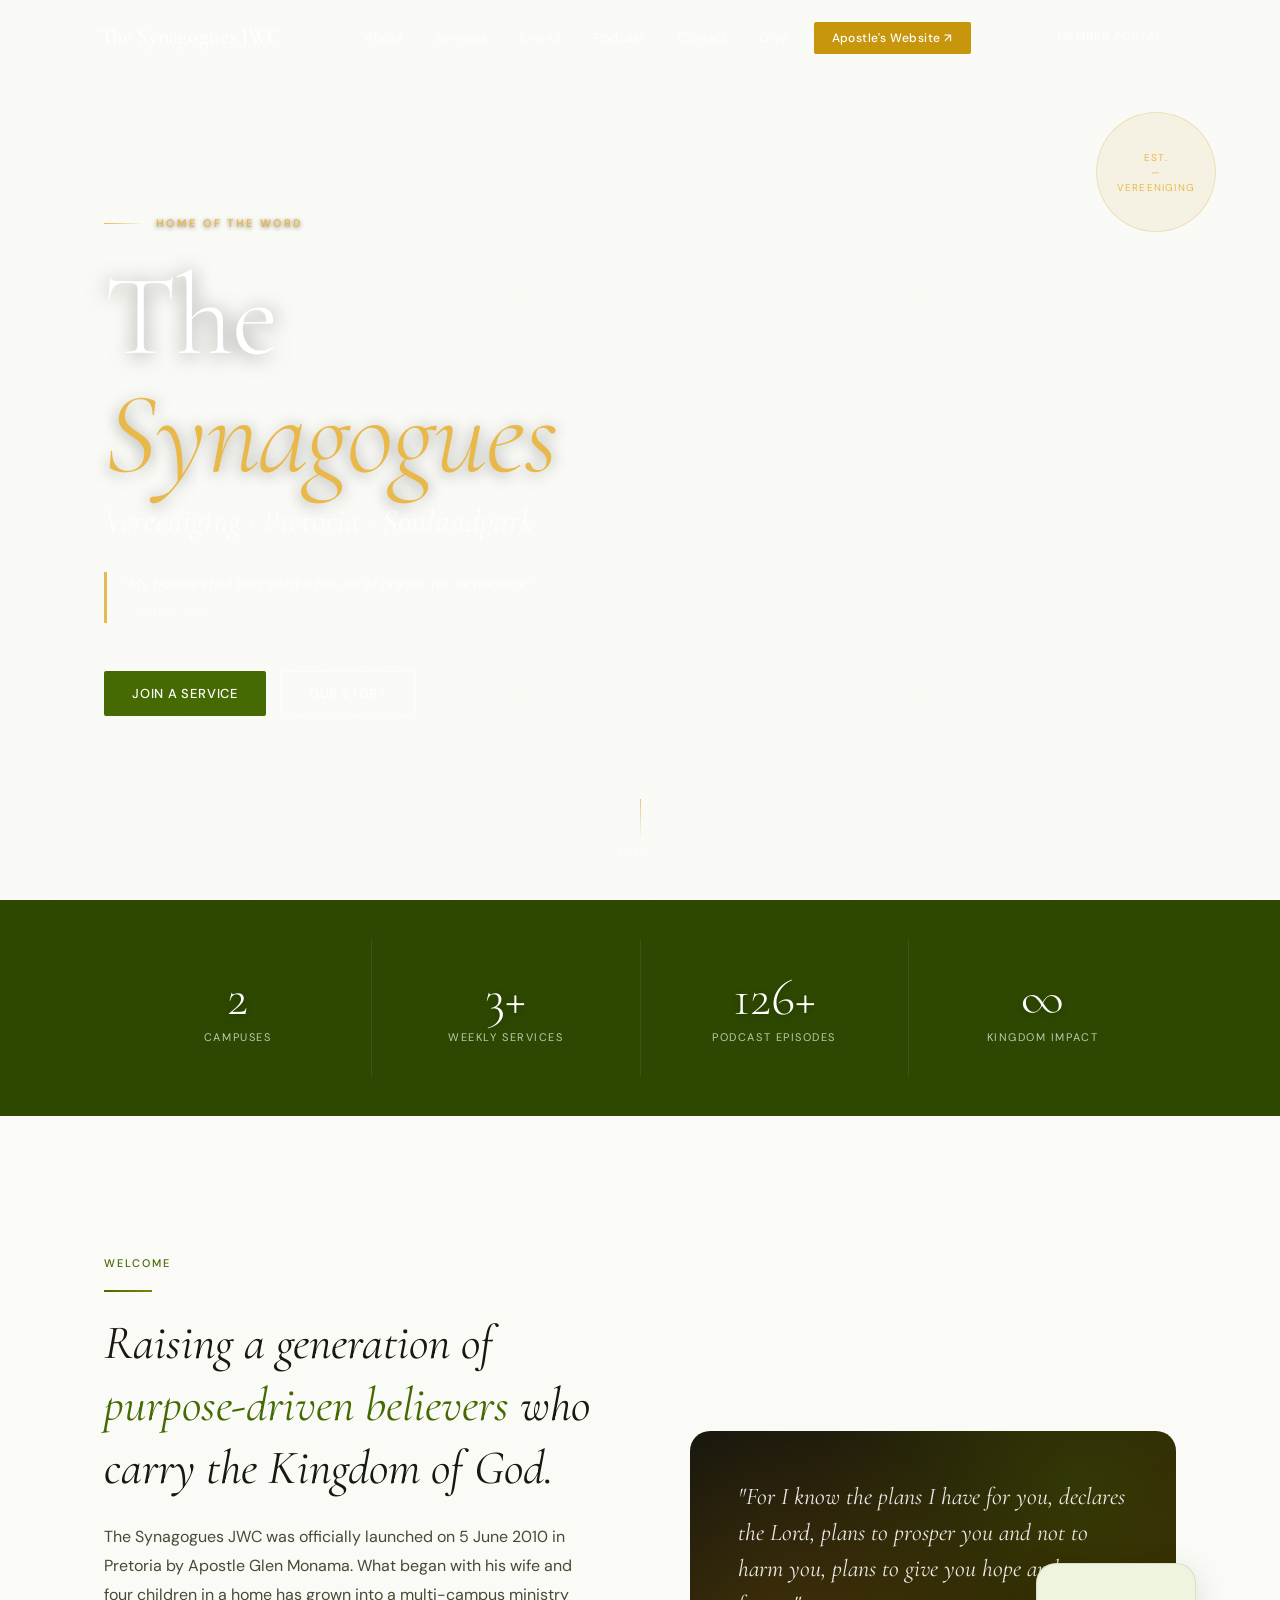
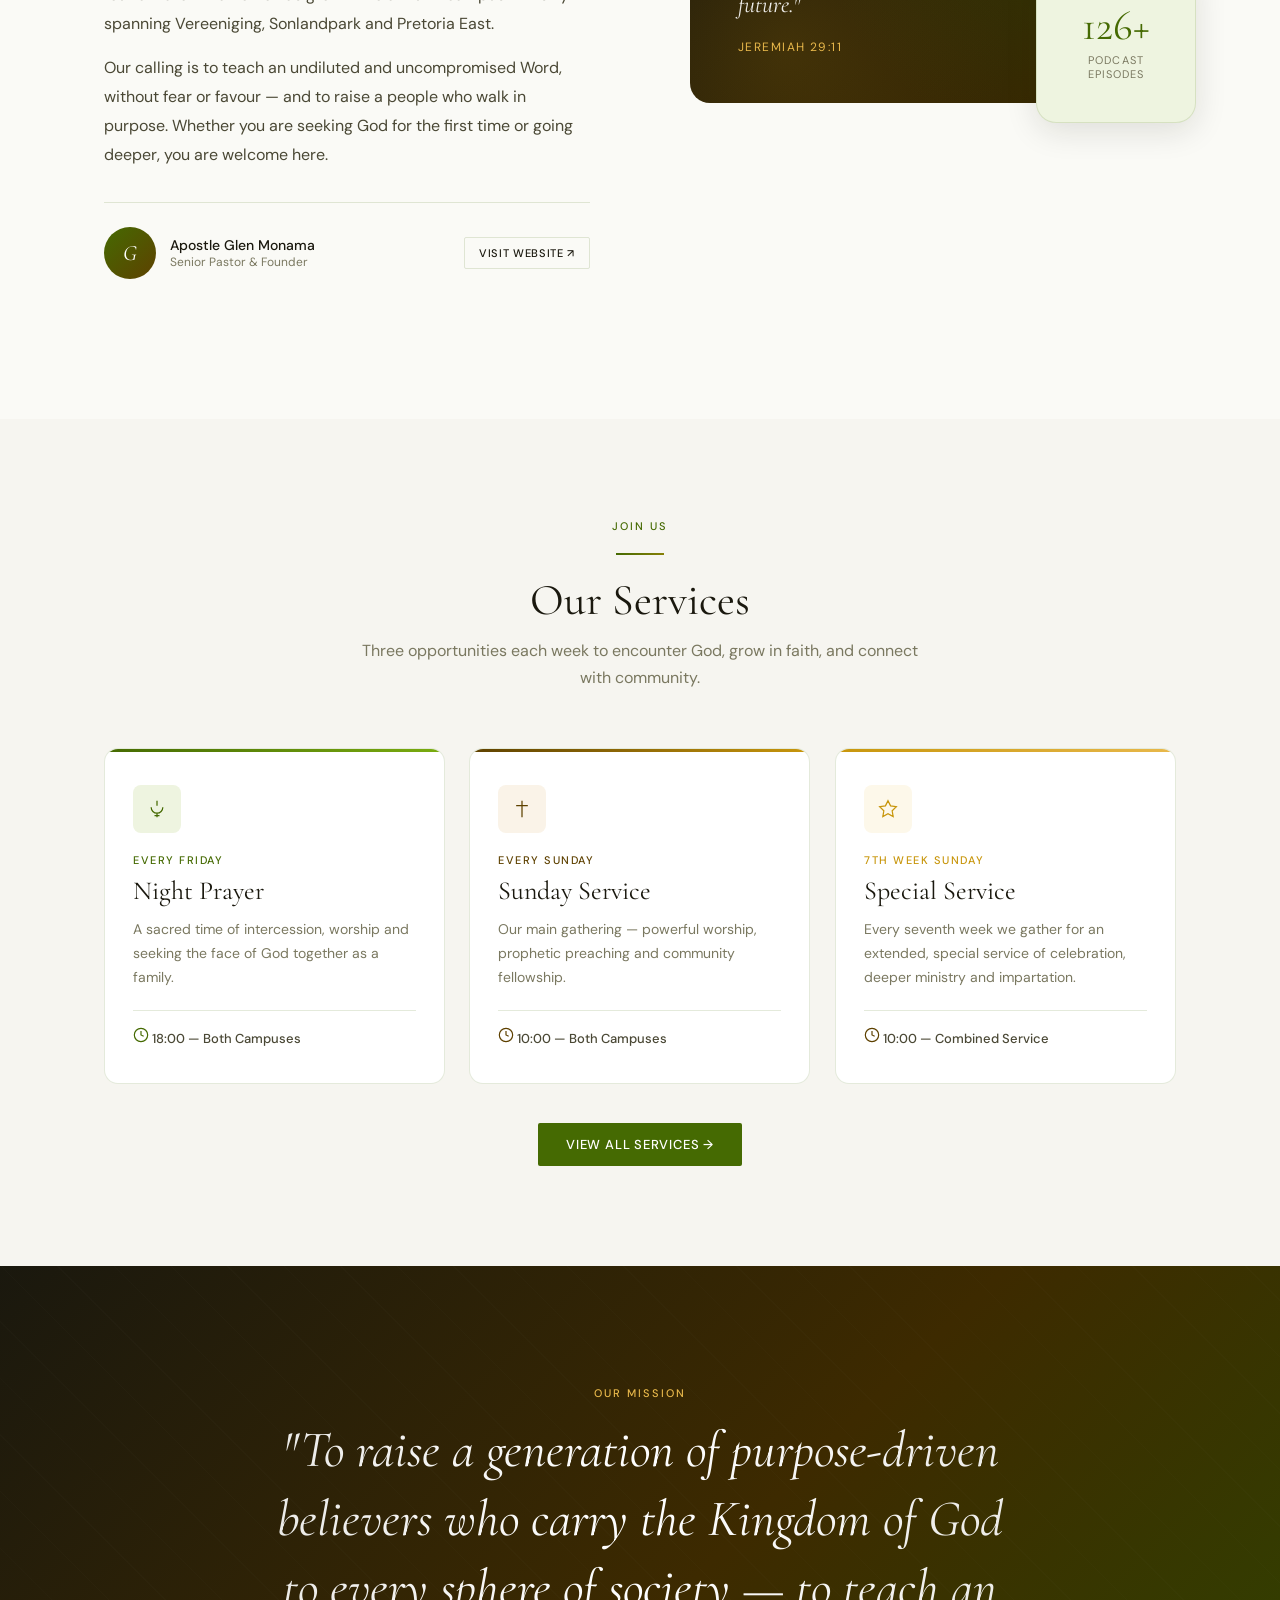
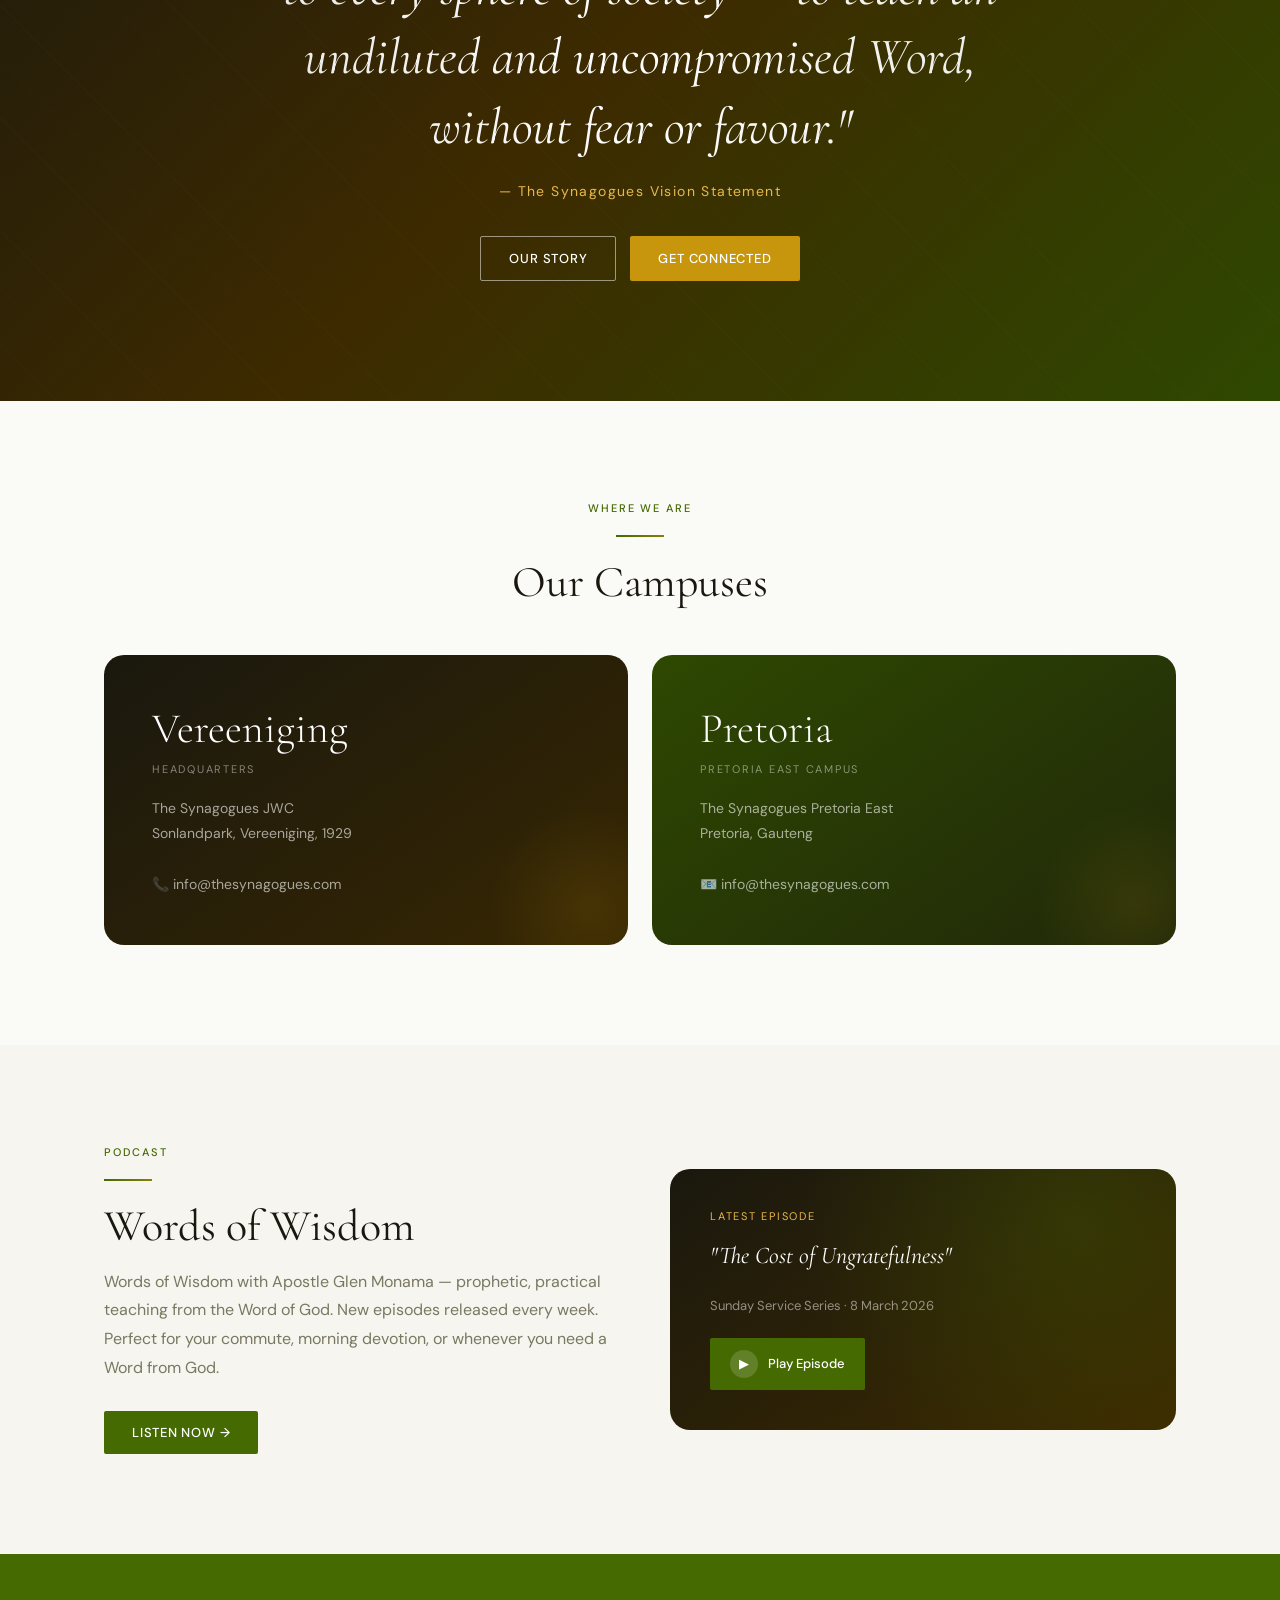
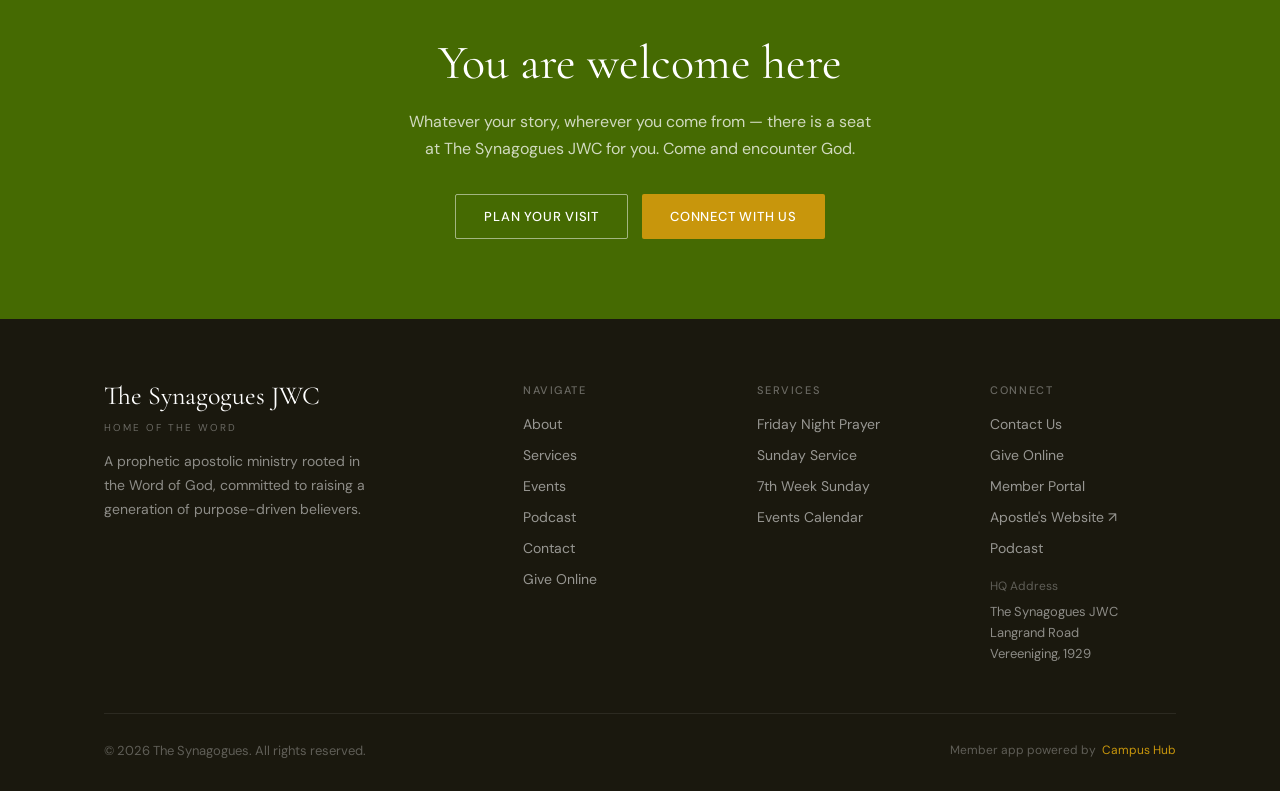
==== commit e18d9353: "Google analytics" ====
--- a/index.html
+++ b/index.html
@@ -362,6 +362,15 @@
     }
   </style>
 </head>
+<!-- Google tag (gtag.js) -->
+<script async src="https://www.googletagmanager.com/gtag/js?id=G-GMH7PRJ2EW"></script>
+<script>
+  window.dataLayer = window.dataLayer || [];
+  function gtag(){dataLayer.push(arguments);}
+  gtag('js', new Date());
+
+  gtag('config', 'G-GMH7PRJ2EW');
+</script>
 <body>
 
 <div id="nav-placeholder"></div>
